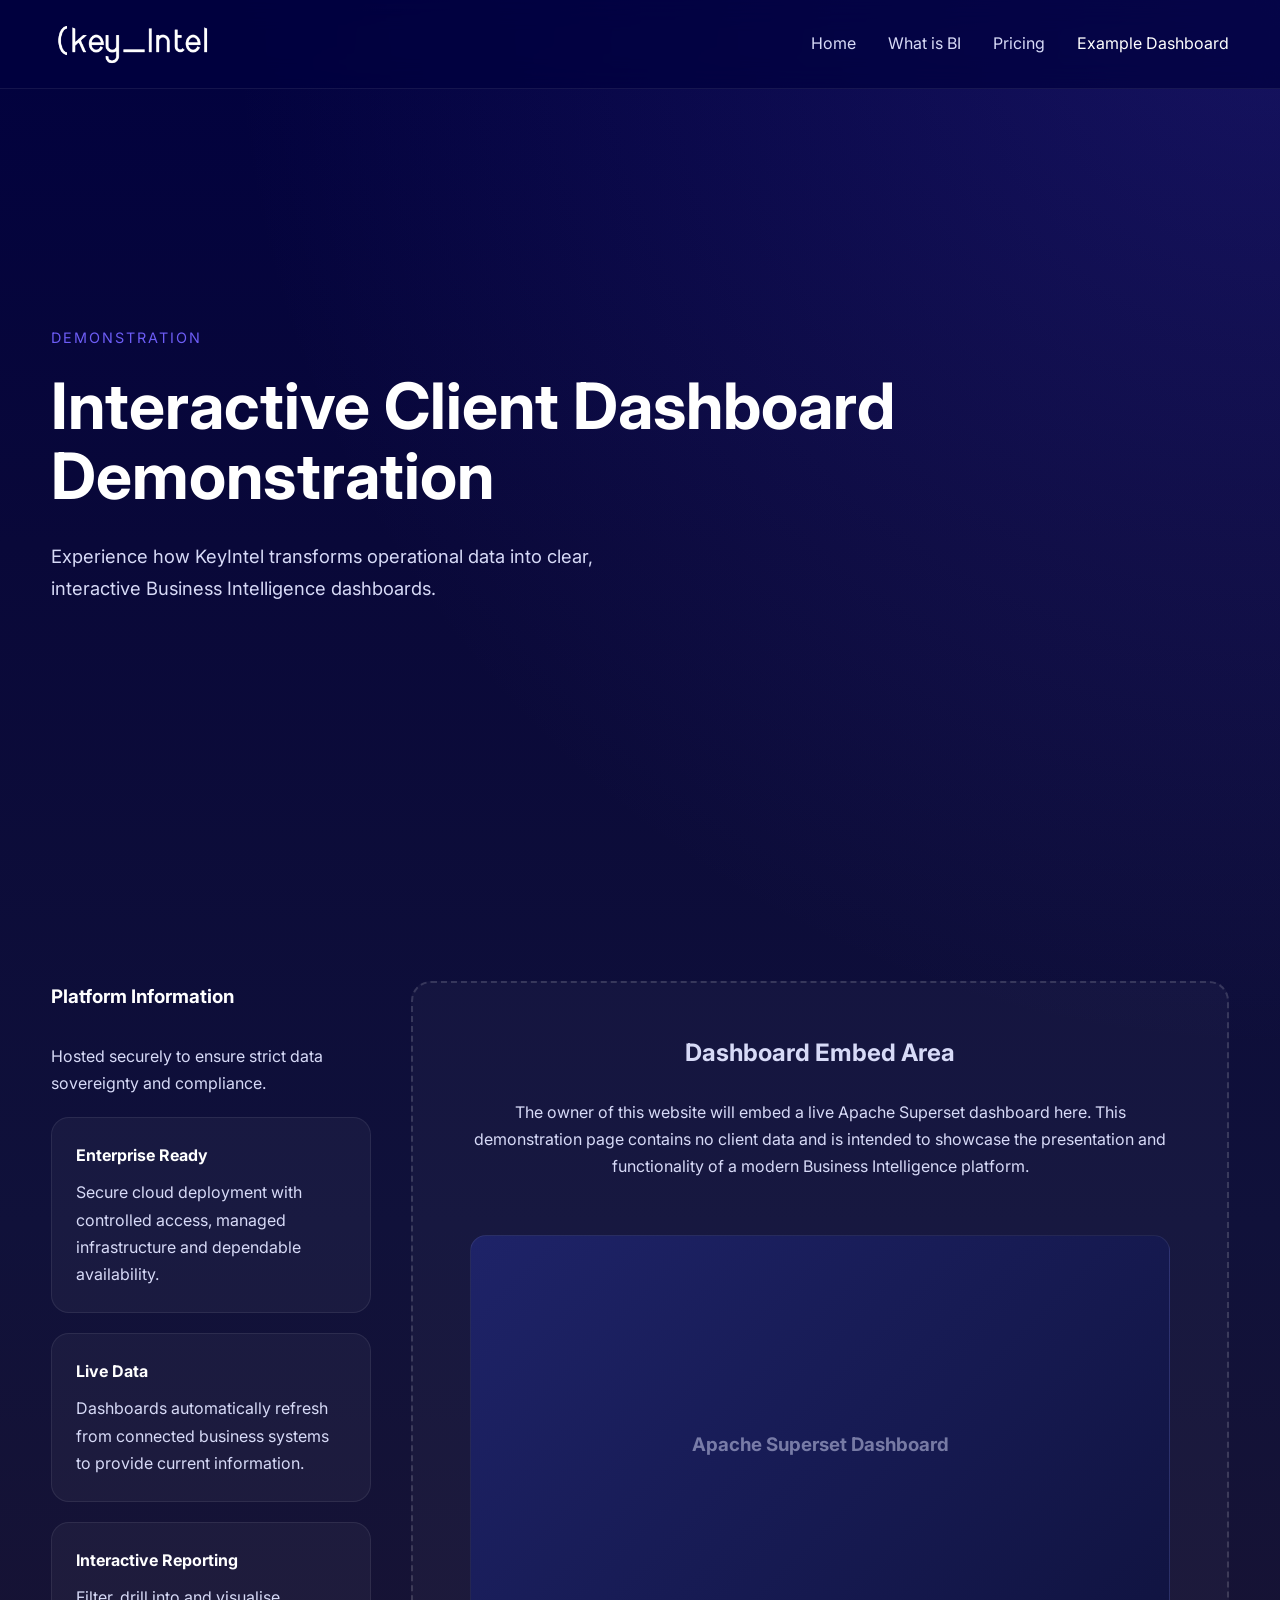
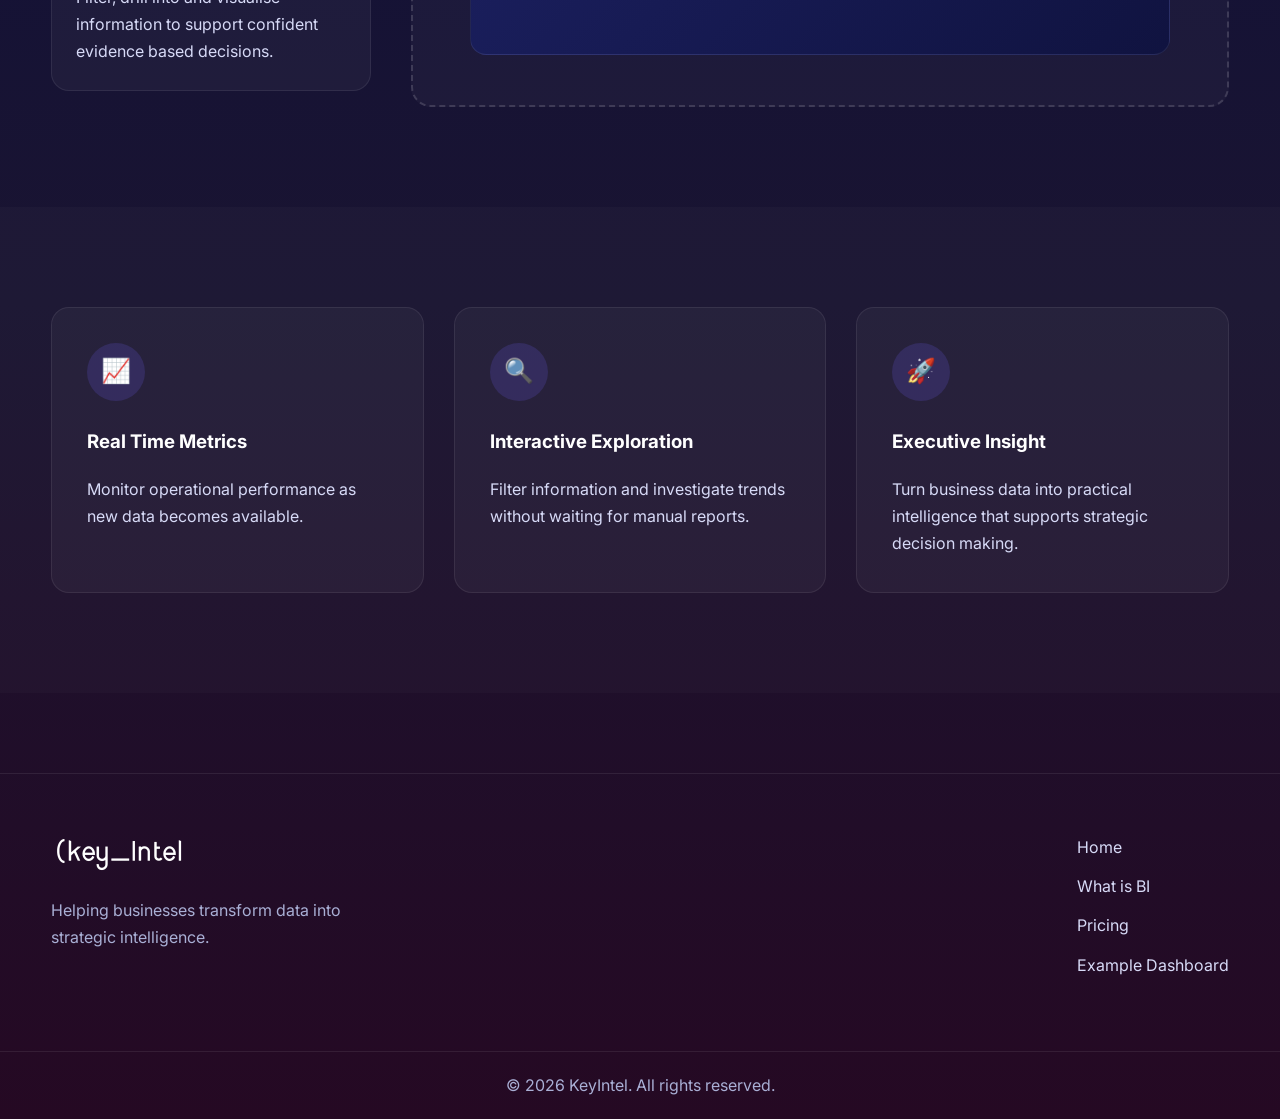
==== dashboard.html @ 3f00c6ec "new site" ====
<!DOCTYPE html>
<html lang="en-GB">

<head>

    <meta charset="UTF-8">

    <meta name="viewport" content="width=device-width, initial-scale=1.0">

    <title>Example Dashboard | KeyIntel</title>

    <meta name="description"
        content="Explore a demonstration of a Business Intelligence dashboard powered by KeyIntel.">

    <link rel="stylesheet" href="css/style.css">

    <link rel="preconnect" href="https://fonts.googleapis.com">

    <link rel="preconnect" href="https://fonts.gstatic.com" crossorigin>

    <link href="https://fonts.googleapis.com/css2?family=Inter:wght@300;400;500;600;700;800&display=swap"
        rel="stylesheet">

</head>

<body>

<header class="header">

    <div class="container nav">

        <a href="index.html" class="logo">
            <img src="assets/logo.png" alt="KeyIntel Logo">
        </a>

        <nav>

            <ul>

                <li><a href="index.html">Home</a></li>

                <li><a href="what-is-bi.html">What is BI</a></li>

                <li><a href="pricing.html">Pricing</a></li>

                <li><a href="dashboard.html" class="active">Example Dashboard</a></li>

            </ul>

        </nav>

    </div>

</header>


<section class="hero">

    <div class="container">

        <p class="eyebrow">
            Demonstration
        </p>

        <h1>
            Interactive Client Dashboard Demonstration
        </h1>

        <p class="hero-text">
            Experience how KeyIntel transforms operational data into clear,
            interactive Business Intelligence dashboards.
        </p>

    </div>

</section>


<section class="section">

<div class="container dashboard-layout">

<!-- Sidebar -->

<aside class="dashboard-sidebar">

<h3>
Platform Information
</h3>

<p>
Hosted securely to ensure strict data sovereignty and compliance.
</p>

<div class="sidebar-card">

<h4>
Enterprise Ready
</h4>

<p>
Secure cloud deployment with controlled access,
managed infrastructure and dependable availability.
</p>

</div>

<div class="sidebar-card">

<h4>
Live Data
</h4>

<p>
Dashboards automatically refresh from connected
business systems to provide current information.
</p>

</div>

<div class="sidebar-card">

<h4>
Interactive Reporting
</h4>

<p>
Filter, drill into and visualise information to
support confident evidence based decisions.
</p>

</div>

</aside>


<!-- Main Content -->

<main>

<div class="dashboard-placeholder">

<div>

<h2 style="margin-bottom:25px;">
Dashboard Embed Area
</h2>

<p style="max-width:700px;margin:auto;">
The owner of this website will embed a live Apache Superset dashboard here.
This demonstration page contains no client data and is intended to showcase
the presentation and functionality of a modern Business Intelligence platform.
</p>

<br><br>

<div style="
height:420px;
border-radius:16px;
background:linear-gradient(135deg,#1E2368,#101340);
display:flex;
align-items:center;
justify-content:center;
border:1px solid rgba(255,255,255,.08);">

<h3 style="opacity:.5;">
Apache Superset Dashboard
</h3>

</div>

</div>

</div>

</main>

</div>

</section>


<section class="section dark-section">

<div class="container">

<div class="cards">

<div class="card">

<div class="icon">📈</div>

<h3>
Real Time Metrics
</h3>

<p>
Monitor operational performance as new data
becomes available.
</p>

</div>

<div class="card">

<div class="icon">🔍</div>

<h3>
Interactive Exploration
</h3>

<p>
Filter information and investigate trends
without waiting for manual reports.
</p>

</div>

<div class="card">

<div class="icon">🚀</div>

<h3>
Executive Insight
</h3>

<p>
Turn business data into practical intelligence
that supports strategic decision making.
</p>

</div>

</div>

</div>

</section>


<footer>

<div class="container footer">

<div>

<img src="assets/logo.png"
alt="KeyIntel Logo"
style="height:40px;margin-bottom:15px;">

<p>
Helping businesses transform data into strategic intelligence.
</p>

</div>

<div>

<a href="index.html">Home</a>

<a href="what-is-bi.html">What is BI</a>

<a href="pricing.html">Pricing</a>

<a href="dashboard.html">Example Dashboard</a>

</div>

</div>

<div class="copyright"></div>

</footer>

<script src="js/script.js"></script>

</body>

</html>
---- css/style.css ----
/* ==========================================================
   KeyIntel
   Global Styles
========================================================== */

:root {

    --primary: #01013F;
    --secondary: #250923;

    --surface: #161A55;
    --surface-light: #20256E;

    --accent: #6D5DF6;
    --accent-hover: #8476FF;

    --text: #FFFFFF;
    --text-light: #D7DAF7;
    --muted: #A9AFD5;

    --border: rgba(255,255,255,.08);

    --radius: 18px;

    --shadow: 0 20px 60px rgba(0,0,0,.35);

    --transition: .3s ease;

    --max-width: 1200px;

}

/* ==========================================================
   Reset
========================================================== */

*{
    margin:0;
    padding:0;
    box-sizing:border-box;
}

html{
    scroll-behavior:smooth;
}

body{

    font-family:'Inter',sans-serif;
    color:var(--text);

    background:
    radial-gradient(circle at top right,
    rgba(109,93,246,.18),
    transparent 35%),

    linear-gradient(
    180deg,
    #01013F 0%,
    #090839 20%,
    #10113A 45%,
    #1A1431 70%,
    #250923 100%);

    line-height:1.7;
}

img{
    max-width:100%;
}

a{
    color:inherit;
    text-decoration:none;
}

ul{
    list-style:none;
}

.container{

    width:min(92%, var(--max-width));
    margin:auto;

}

.section{

    padding:100px 0;

}

.section-title{

    max-width:760px;
    margin:0 auto 60px;

    text-align:center;

}

.section-title h2{

    font-size:2.5rem;
    margin-bottom:20px;

}

.section-title p{

    color:var(--text-light);

}

/* ==========================================================
   Header
========================================================== */

.header{

    position:sticky;
    top:0;
    z-index:100;

    backdrop-filter:blur(14px);

    background:rgba(1,1,63,.72);

    border-bottom:1px solid var(--border);

}

.nav{

    display:flex;
    justify-content:space-between;
    align-items:center;

    padding:20px 0;

}

/* ==========================================================
   Logo
========================================================== */

.logo{
    display:flex;
    align-items:center;
}

.logo img{
    height:48px;
    width:auto;
    display:block;
    transition:transform .3s ease;
}

.logo img:hover{
    transform:scale(1.03);
}

nav ul{

    display:flex;
    gap:32px;

}

nav a{

    color:var(--text-light);
    transition:var(--transition);

}

nav a:hover,
nav a.active{

    color:white;

}

/* ==========================================================
   Hero
========================================================== */

.hero{

    min-height:88vh;

    display:flex;
    align-items:center;

}

.hero-grid{

    display:grid;
    grid-template-columns:1.2fr .8fr;
    gap:70px;
    align-items:center;

}

.eyebrow{

    color:var(--accent);

    text-transform:uppercase;

    letter-spacing:2px;

    font-size:.9rem;

    margin-bottom:20px;

}

.hero h1{

    font-size:4rem;
    line-height:1.1;

    margin-bottom:30px;

}

.hero-text{

    color:var(--text-light);

    font-size:1.15rem;

    margin-bottom:40px;

    max-width:620px;

}

/* ==========================================================
   Button
========================================================== */

.btn{

    display:inline-block;

    background:var(--accent);

    color:white;

    padding:16px 34px;

    border-radius:14px;

    font-weight:600;

    transition:var(--transition);

}

.btn:hover{

    background:var(--accent-hover);

    transform:translateY(-3px);

    box-shadow:0 12px 40px rgba(109,93,246,.35);

}

/* ==========================================================
   Hero Panel
========================================================== */

.hero-panel{

    display:flex;
    flex-direction:column;
    gap:20px;

}

.metric{

    background:rgba(255,255,255,.04);

    border:1px solid var(--border);

    border-radius:var(--radius);

    padding:30px;

    box-shadow:var(--shadow);

}

.metric h3{

    margin-bottom:10px;

}

.metric p{

    color:var(--text-light);

}

/* ==========================================================
   Cards
========================================================== */

.cards{

    display:grid;
    grid-template-columns:repeat(3,1fr);
    gap:30px;

}

.card{

    background:rgba(255,255,255,.04);

    border:1px solid var(--border);

    border-radius:var(--radius);

    padding:35px;

    transition:var(--transition);

}

.card:hover{

    transform:translateY(-8px);

    background:rgba(255,255,255,.06);

}

.icon{

    width:58px;
    height:58px;

    border-radius:50%;

    background:rgba(109,93,246,.18);

    display:flex;
    align-items:center;
    justify-content:center;

    font-size:1.5rem;

    margin-bottom:25px;

}

.card h3{

    margin-bottom:18px;

}

.card p{

    color:var(--text-light);

}

/* ==========================================================
   CTA
========================================================== */

.cta{

    background:rgba(255,255,255,.05);

    border:1px solid var(--border);

    border-radius:26px;

    padding:70px;

    text-align:center;

}

.cta h2{

    font-size:2.3rem;

    margin-bottom:20px;

}

.cta p{

    max-width:700px;

    margin:0 auto 35px;

    color:var(--text-light);

}

/* ==========================================================
   Footer
========================================================== */

footer{

    margin-top:80px;

    border-top:1px solid var(--border);

}

.footer{

    display:flex;
    justify-content:space-between;
    gap:50px;

    padding:60px 0;

}

.footer h3{

    margin-bottom:15px;

}

.footer p{

    color:var(--muted);

    max-width:350px;

}

.footer a{

    display:block;

    color:var(--text-light);

    margin-bottom:12px;

    transition:var(--transition);

}

.footer a:hover{

    color:white;

}

.copyright{

    border-top:1px solid var(--border);

    text-align:center;

    padding:20px;

    color:var(--muted);

}

/* ==========================================================
   Dark Section
========================================================== */

.dark-section{

    background:rgba(255,255,255,.02);

}

/* ==========================================================
   Pricing Cards
========================================================== */

.pricing-grid{

    display:grid;

    grid-template-columns:repeat(2,1fr);

    gap:30px;

}

.price{

    font-size:2rem;

    color:var(--accent);

    font-weight:700;

    margin:20px 0;

}

/* ==========================================================
   Dashboard Placeholder
========================================================== */

.dashboard-placeholder{

    min-height:600px;

    display:flex;
    align-items:center;
    justify-content:center;

    text-align:center;

    border-radius:20px;

    border:2px dashed rgba(255,255,255,.15);

    background:rgba(255,255,255,.03);

    color:var(--text-light);

    padding:50px;

}

/* ==========================================================
   Responsive
========================================================== */

@media (max-width:900px){

.hero-grid{

    grid-template-columns:1fr;

}

.cards{

    grid-template-columns:1fr;

}

.pricing-grid{

    grid-template-columns:1fr;

}

.footer{

    flex-direction:column;

}

nav ul{

    gap:18px;

}

.hero{

    min-height:auto;

    padding:100px 0;

}

.hero h1{

    font-size:2.8rem;

}

.cta{

    padding:45px;

}

.section{

    padding:80px 0;

}

}

@media (max-width:600px){

nav ul{

    flex-wrap:wrap;

    justify-content:center;

}

.nav{

    flex-direction:column;

    gap:20px;

}

.hero h1{

    font-size:2.3rem;

}

.section-title h2{

    font-size:2rem;

}

}

/* ==========================================================
   Featured Pricing Card
========================================================== */

.card.featured{

    position:relative;

    border:2px solid var(--accent);

    transform:scale(1.03);

    box-shadow:0 25px 70px rgba(109,93,246,.25);

}

.card.featured::before{

    content:"Most Popular";

    position:absolute;

    top:-15px;
    right:25px;

    background:var(--accent);

    color:white;

    padding:6px 14px;

    border-radius:999px;

    font-size:.8rem;

    font-weight:600;

}

/* ==========================================================
   Dashboard Layout
========================================================== */

.dashboard-layout{

    display:grid;

    grid-template-columns:320px 1fr;

    gap:40px;

    align-items:start;

}

.dashboard-sidebar{

    display:flex;

    flex-direction:column;

    gap:20px;

}

.dashboard-sidebar h3{

    margin-bottom:10px;

}

.dashboard-sidebar>p{

    color:var(--text-light);

}

.sidebar-card{

    background:rgba(255,255,255,.04);

    border:1px solid var(--border);

    border-radius:18px;

    padding:24px;

}

.sidebar-card h4{

    margin-bottom:10px;

}

.sidebar-card p{

    color:var(--text-light);

}

@media (max-width:900px){

.dashboard-layout{

    grid-template-columns:1fr;

}

}
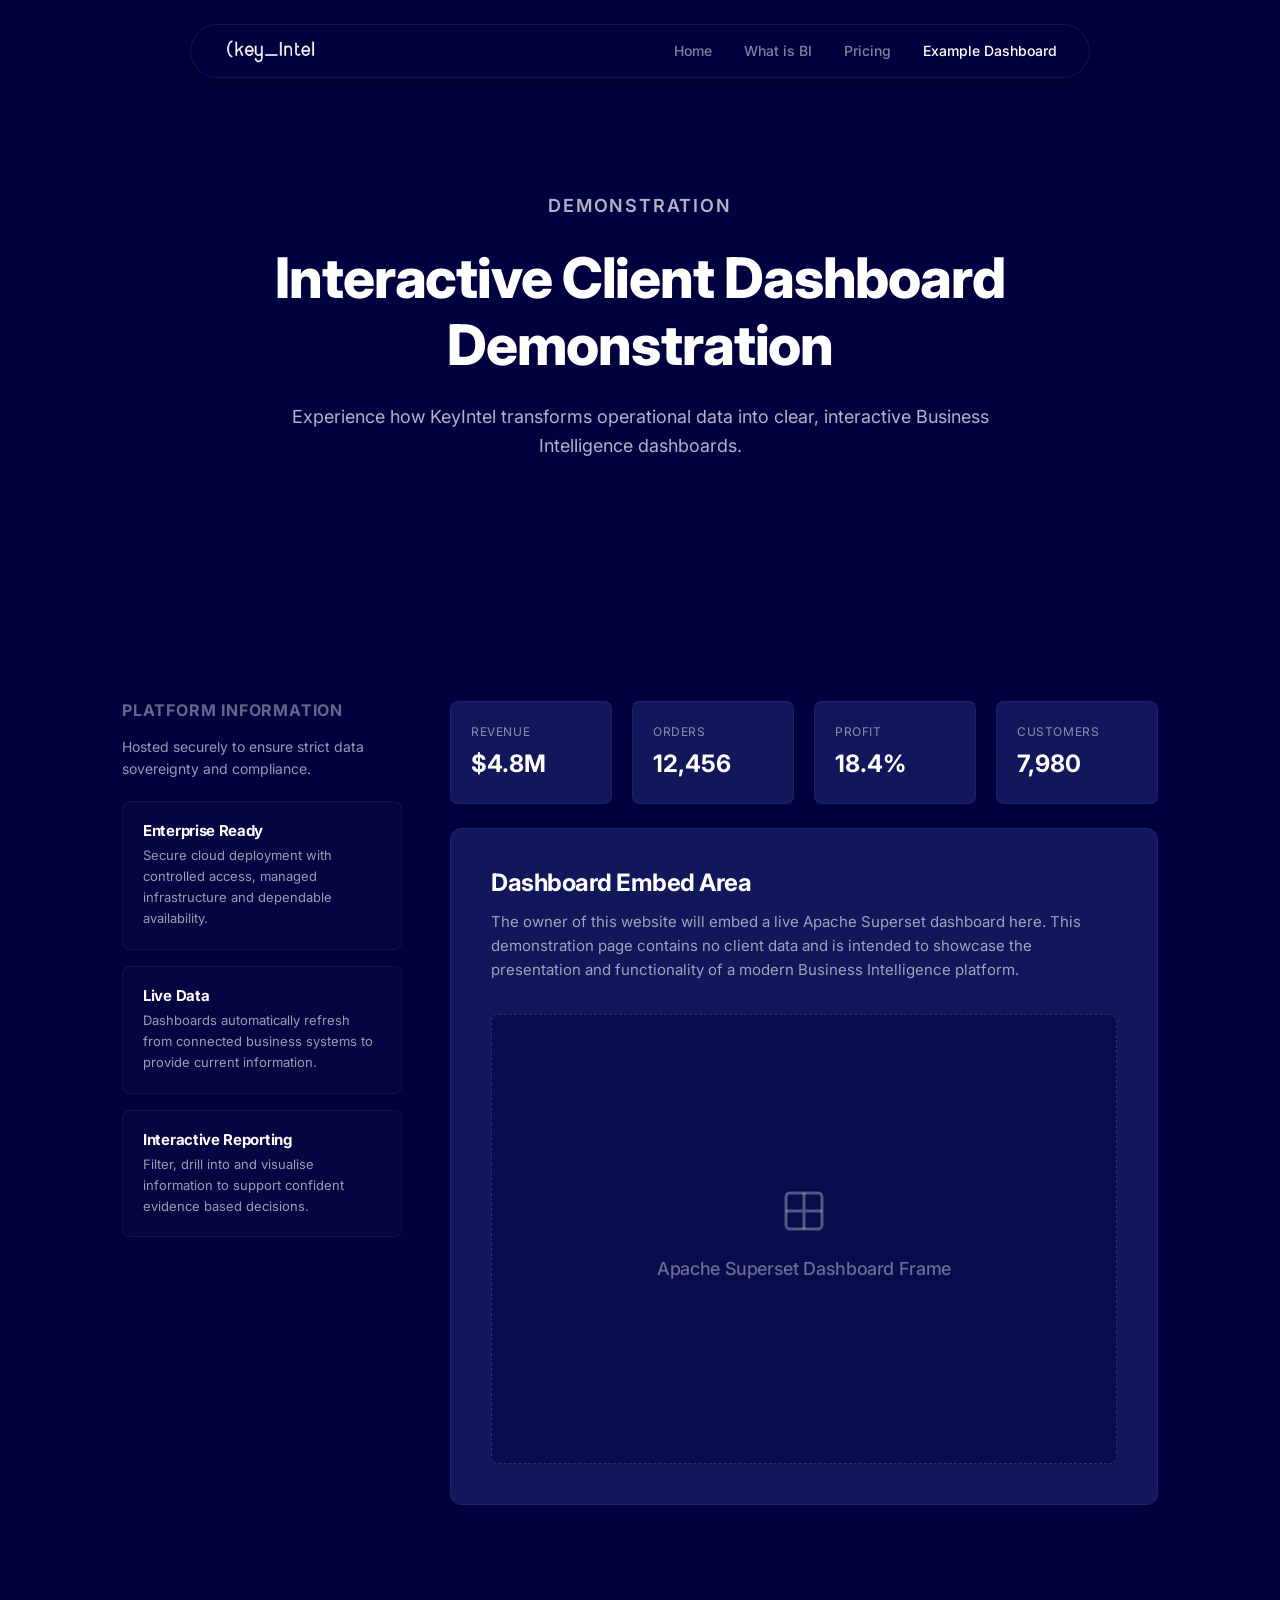
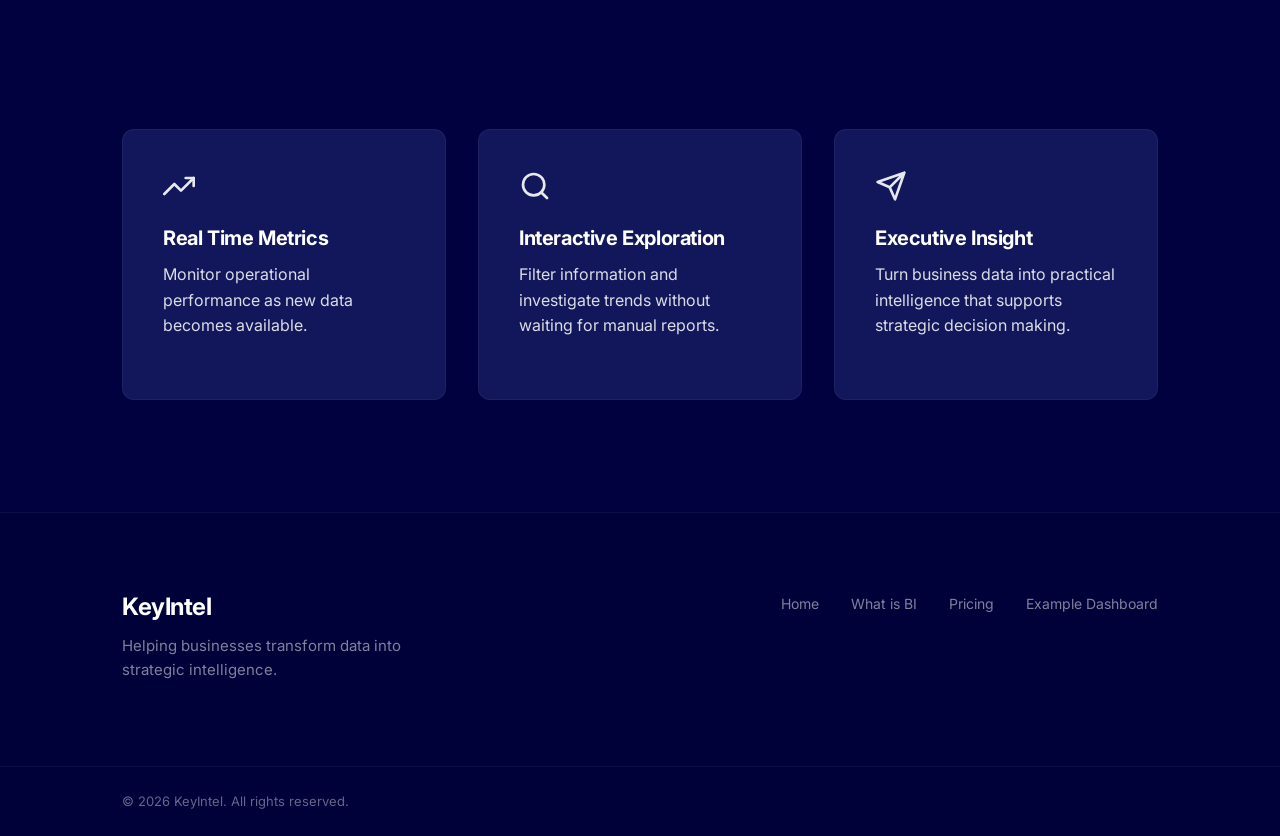
==== commit 7a826e71: "vesion 2" ====
--- a/dashboard.html
+++ b/dashboard.html
@@ -1,279 +1,185 @@
 <!DOCTYPE html>
 <html lang="en-GB">
-
 <head>
-
     <meta charset="UTF-8">
-
     <meta name="viewport" content="width=device-width, initial-scale=1.0">
-
     <title>Example Dashboard | KeyIntel</title>
-
-    <meta name="description"
-        content="Explore a demonstration of a Business Intelligence dashboard powered by KeyIntel.">
-
+    <meta name="description" content="Explore a demonstration of a Business Intelligence dashboard powered by KeyIntel.">
     <link rel="stylesheet" href="css/style.css">
-
     <link rel="preconnect" href="https://fonts.googleapis.com">
-
     <link rel="preconnect" href="https://fonts.gstatic.com" crossorigin>
-
-    <link href="https://fonts.googleapis.com/css2?family=Inter:wght@300;400;500;600;700;800&display=swap"
-        rel="stylesheet">
-
+    <link href="https://fonts.googleapis.com/css2?family=Inter:wght@300;400;500;600;700;800&display=swap" rel="stylesheet">
 </head>
-
 <body>
 
-<header class="header">
+    <!-- Navigation -->
+    <header class="header">
+        <div class="container nav-container">
+            <a href="index.html" class="logo">
+                <img src="assets/logo.png" alt="KeyIntel Logo">
+            </a>
+            <nav>
+                <ul>
+                    <li><a href="index.html">Home</a></li>
+                    <li><a href="what-is-bi.html">What is BI</a></li>
+                    <li><a href="pricing.html">Pricing</a></li>
+                    <li><a href="dashboard.html" class="active">Example Dashboard</a></li>
+                </ul>
+            </nav>
+        </div>
+    </header>
 
-    <div class="container nav">
+    <!-- Hero Section -->
+    <section class="hero-minimal">
+        <div class="container">
+            <div class="section-title">
+                <p class="eyebrow">Demonstration</p>
+                <h1>Interactive Client Dashboard Demonstration</h1>
+                <p class="hero-text text-center">
+                    Experience how KeyIntel transforms operational data into clear, interactive Business Intelligence dashboards.
+                </p>
+            </div>
+        </div>
+    </section>
 
-        <a href="index.html" class="logo">
-            <img src="assets/logo.png" alt="KeyIntel Logo">
-        </a>
+    <!-- Dashboard Interface Section -->
+    <section class="section">
+        <div class="container dashboard-layout">
+            
+            <!-- Sidebar -->
+            <aside class="dashboard-sidebar">
+                <h3>Platform Information</h3>
+                <p>Hosted securely to ensure strict data sovereignty and compliance.</p>
+                
+                <div class="sidebar-card">
+                    <h4>Enterprise Ready</h4>
+                    <p>Secure cloud deployment with controlled access, managed infrastructure and dependable availability.</p>
+                </div>
+                
+                <div class="sidebar-card">
+                    <h4>Live Data</h4>
+                    <p>Dashboards automatically refresh from connected business systems to provide current information.</p>
+                </div>
+                
+                <div class="sidebar-card">
+                    <h4>Interactive Reporting</h4>
+                    <p>Filter, drill into and visualise information to support confident evidence based decisions.</p>
+                </div>
+            </aside>
 
-        <nav>
+            <!-- Main Content Area -->
+            <main class="dashboard-main">
+                
+                <!-- Premium V2 Mock Metrics Bar -->
+                <div class="dashboard-metrics-strip">
+                    <div class="metric-item">
+                        <span class="metric-label">Revenue</span>
+                        <span class="metric-value">$4.8M</span>
+                    </div>
+                    <div class="metric-item">
+                        <span class="metric-label">Orders</span>
+                        <span class="metric-value">12,456</span>
+                    </div>
+                    <div class="metric-item">
+                        <span class="metric-label">Profit</span>
+                        <span class="metric-value">18.4%</span>
+                    </div>
+                    <div class="metric-item">
+                        <span class="metric-label">Customers</span>
+                        <span class="metric-value">7,980</span>
+                    </div>
+                </div>
 
-            <ul>
+                <!-- Main Embed Container Box -->
+                <div class="dashboard-placeholder">
+                    <div class="placeholder-content">
+                        <h2>Dashboard Embed Area</h2>
+                        <p>
+                            The owner of this website will embed a live Apache Superset dashboard here. This demonstration page contains no client data and is intended to showcase the presentation and functionality of a modern Business Intelligence platform.
+                        </p>
+                        
+                        <!-- High End Application Canvas Placeholder -->
+                        <div class="superset-canvas-mock">
+                            <div class="mock-center-message">
+                                <svg viewBox="0 0 24 24" fill="none" stroke="currentColor" stroke-width="1.5" class="mock-icon">
+                                    <rect x="3" y="3" width="18" height="18" rx="2" />
+                                    <path d="M21 12H3M12 3v18" />
+                                </svg>
+                                <h3>Apache Superset Dashboard Frame</h3>
+                            </div>
+                        </div>
+                    </div>
+                </div>
+            </main>
 
-                <li><a href="index.html">Home</a></li>
+        </div>
+    </section>
 
-                <li><a href="what-is-bi.html">What is BI</a></li>
+    <!-- Features Section -->
+    <section class="section">
+        <div class="container">
+            <div class="cards-grid">
+                
+                <article class="card">
+                    <div class="card-icon">
+                        <!-- Modern Real-Time / Trend Icon -->
+                        <svg viewBox="0 0 24 24" fill="none" stroke="currentColor" stroke-width="2" stroke-linecap="round" stroke-linejoin="round">
+                            <polyline points="23 6 13.5 15.5 8.5 10.5 1 18" />
+                            <polyline points="17 6 23 6 23 12" />
+                        </svg>
+                    </div>
+                    <h3>Real Time Metrics</h3>
+                    <p>Monitor operational performance as new data becomes available.</p>
+                </article>
+                
+                <article class="card">
+                    <div class="card-icon">
+                        <!-- Modern Exploration / Search Icon -->
+                        <svg viewBox="0 0 24 24" fill="none" stroke="currentColor" stroke-width="2" stroke-linecap="round" stroke-linejoin="round">
+                            <circle cx="11" cy="11" r="8" />
+                            <line x1="21" y1="21" x2="16.65" y2="16.65" />
+                        </svg>
+                    </div>
+                    <h3>Interactive Exploration</h3>
+                    <p>Filter information and investigate trends without waiting for manual reports.</p>
+                </article>
+                
+                <article class="card">
+                    <div class="card-icon">
+                        <!-- Modern Executive Insight / Rocket Icon -->
+                        <svg viewBox="0 0 24 24" fill="none" stroke="currentColor" stroke-width="2" stroke-linecap="round" stroke-linejoin="round">
+                            <path d="M22 2L11 13M22 2l-7 20-4-9-9-4 20-7z" />
+                        </svg>
+                    </div>
+                    <h3>Executive Insight</h3>
+                    <p>Turn business data into practical intelligence that supports strategic decision making.</p>
+                </article>
 
-                <li><a href="pricing.html">Pricing</a></li>
+            </div>
+        </div>
+    </section>
 
-                <li><a href="dashboard.html" class="active">Example Dashboard</a></li>
+    <!-- Footer -->
+    <footer class="footer">
+        <div class="container footer-grid">
+            <div class="footer-brand">
+                <h3>KeyIntel</h3>
+                <p>Helping businesses transform data into strategic intelligence.</p>
+            </div>
+            <div class="footer-links">
+                <a href="index.html">Home</a>
+                <a href="what-is-bi.html">What is BI</a>
+                <a href="pricing.html">Pricing</a>
+                <a href="dashboard.html">Example Dashboard</a>
+            </div>
+        </div>
+        <div class="copyright">
+            <div class="container">
+                &copy; 2026 KeyIntel. All rights reserved.
+            </div>
+        </div>
+    </footer>
 
-            </ul>
-
-        </nav>
-
-    </div>
-
-</header>
-
-
-<section class="hero">
-
-    <div class="container">
-
-        <p class="eyebrow">
-            Demonstration
-        </p>
-
-        <h1>
-            Interactive Client Dashboard Demonstration
-        </h1>
-
-        <p class="hero-text">
-            Experience how KeyIntel transforms operational data into clear,
-            interactive Business Intelligence dashboards.
-        </p>
-
-    </div>
-
-</section>
-
-
-<section class="section">
-
-<div class="container dashboard-layout">
-
-<!-- Sidebar -->
-
-<aside class="dashboard-sidebar">
-
-<h3>
-Platform Information
-</h3>
-
-<p>
-Hosted securely to ensure strict data sovereignty and compliance.
-</p>
-
-<div class="sidebar-card">
-
-<h4>
-Enterprise Ready
-</h4>
-
-<p>
-Secure cloud deployment with controlled access,
-managed infrastructure and dependable availability.
-</p>
-
-</div>
-
-<div class="sidebar-card">
-
-<h4>
-Live Data
-</h4>
-
-<p>
-Dashboards automatically refresh from connected
-business systems to provide current information.
-</p>
-
-</div>
-
-<div class="sidebar-card">
-
-<h4>
-Interactive Reporting
-</h4>
-
-<p>
-Filter, drill into and visualise information to
-support confident evidence based decisions.
-</p>
-
-</div>
-
-</aside>
-
-
-<!-- Main Content -->
-
-<main>
-
-<div class="dashboard-placeholder">
-
-<div>
-
-<h2 style="margin-bottom:25px;">
-Dashboard Embed Area
-</h2>
-
-<p style="max-width:700px;margin:auto;">
-The owner of this website will embed a live Apache Superset dashboard here.
-This demonstration page contains no client data and is intended to showcase
-the presentation and functionality of a modern Business Intelligence platform.
-</p>
-
-<br><br>
-
-<div style="
-height:420px;
-border-radius:16px;
-background:linear-gradient(135deg,#1E2368,#101340);
-display:flex;
-align-items:center;
-justify-content:center;
-border:1px solid rgba(255,255,255,.08);">
-
-<h3 style="opacity:.5;">
-Apache Superset Dashboard
-</h3>
-
-</div>
-
-</div>
-
-</div>
-
-</main>
-
-</div>
-
-</section>
-
-
-<section class="section dark-section">
-
-<div class="container">
-
-<div class="cards">
-
-<div class="card">
-
-<div class="icon">📈</div>
-
-<h3>
-Real Time Metrics
-</h3>
-
-<p>
-Monitor operational performance as new data
-becomes available.
-</p>
-
-</div>
-
-<div class="card">
-
-<div class="icon">🔍</div>
-
-<h3>
-Interactive Exploration
-</h3>
-
-<p>
-Filter information and investigate trends
-without waiting for manual reports.
-</p>
-
-</div>
-
-<div class="card">
-
-<div class="icon">🚀</div>
-
-<h3>
-Executive Insight
-</h3>
-
-<p>
-Turn business data into practical intelligence
-that supports strategic decision making.
-</p>
-
-</div>
-
-</div>
-
-</div>
-
-</section>
-
-
-<footer>
-
-<div class="container footer">
-
-<div>
-
-<img src="assets/logo.png"
-alt="KeyIntel Logo"
-style="height:40px;margin-bottom:15px;">
-
-<p>
-Helping businesses transform data into strategic intelligence.
-</p>
-
-</div>
-
-<div>
-
-<a href="index.html">Home</a>
-
-<a href="what-is-bi.html">What is BI</a>
-
-<a href="pricing.html">Pricing</a>
-
-<a href="dashboard.html">Example Dashboard</a>
-
-</div>
-
-</div>
-
-<div class="copyright"></div>
-
-</footer>
-
-<script src="js/script.js"></script>
-
+    <script src="js/script.js"></script>
 </body>
-
 </html>
--- a/css/style.css
+++ b/css/style.css
@@ -1,746 +1,608 @@
-/* ==========================================================
-   KeyIntel
-   Global Styles
-========================================================== */
+/* ==========================================================================
+   KeyIntel V2 - Global Production Stylesheet
+   Pure CSS - Framework Free, Premium Technology Aesthetic
+   ========================================================================== */
 
 :root {
-
-    --primary: #01013F;
-    --secondary: #250923;
-
-    --surface: #161A55;
-    --surface-light: #20256E;
-
-    --accent: #6D5DF6;
-    --accent-hover: #8476FF;
-
-    --text: #FFFFFF;
-    --text-light: #D7DAF7;
-    --muted: #A9AFD5;
-
-    --border: rgba(255,255,255,.08);
-
-    --radius: 18px;
-
-    --shadow: 0 20px 60px rgba(0,0,0,.35);
-
-    --transition: .3s ease;
-
-    --max-width: 1200px;
-
-}
-
-/* ==========================================================
-   Reset
-========================================================== */
-
-*{
-    margin:0;
-    padding:0;
-    box-sizing:border-box;
-}
-
-html{
-    scroll-behavior:smooth;
-}
-
-body{
-
-    font-family:'Inter',sans-serif;
-    color:var(--text);
-
-    background:
-    radial-gradient(circle at top right,
-    rgba(109,93,246,.18),
-    transparent 35%),
-
-    linear-gradient(
-    180deg,
-    #01013F 0%,
-    #090839 20%,
-    #10113A 45%,
-    #1A1431 70%,
-    #250923 100%);
-
-    line-height:1.7;
-}
-
-img{
-    max-width:100%;
-}
-
-a{
-    color:inherit;
-    text-decoration:none;
-}
-
-ul{
-    list-style:none;
-}
-
-.container{
-
-    width:min(92%, var(--max-width));
-    margin:auto;
-
-}
-
-.section{
-
-    padding:100px 0;
-
-}
-
-.section-title{
-
-    max-width:760px;
-    margin:0 auto 60px;
-
-    text-align:center;
-
-}
-
-.section-title h2{
-
-    font-size:2.5rem;
-    margin-bottom:20px;
-
-}
-
-.section-title p{
-
-    color:var(--text-light);
-
-}
-
-/* ==========================================================
-   Header
-========================================================== */
-
-.header{
-
-    position:sticky;
-    top:0;
-    z-index:100;
-
-    backdrop-filter:blur(14px);
-
-    background:rgba(1,1,63,.72);
-
-    border-bottom:1px solid var(--border);
-
-}
-
-.nav{
-
-    display:flex;
-    justify-content:space-between;
-    align-items:center;
-
-    padding:20px 0;
-
-}
-
-/* ==========================================================
-   Logo
-========================================================== */
-
-.logo{
-    display:flex;
-    align-items:center;
-}
-
-.logo img{
-    height:48px;
-    width:auto;
-    display:block;
-    transition:transform .3s ease;
-}
-
-.logo img:hover{
-    transform:scale(1.03);
-}
-
-nav ul{
-
-    display:flex;
-    gap:32px;
-
-}
-
-nav a{
-
-    color:var(--text-light);
-    transition:var(--transition);
-
-}
-
-nav a:hover,
-nav a.active{
-
-    color:white;
-
-}
-
-/* ==========================================================
-   Hero
-========================================================== */
-
-.hero{
-
-    min-height:88vh;
-
-    display:flex;
-    align-items:center;
-
-}
-
-.hero-grid{
-
-    display:grid;
-    grid-template-columns:1.2fr .8fr;
-    gap:70px;
-    align-items:center;
-
-}
-
-.eyebrow{
-
-    color:var(--accent);
-
-    text-transform:uppercase;
-
-    letter-spacing:2px;
-
-    font-size:.9rem;
-
-    margin-bottom:20px;
-
-}
-
-.hero h1{
-
-    font-size:4rem;
-    line-height:1.1;
-
-    margin-bottom:30px;
-
-}
-
-.hero-text{
-
-    color:var(--text-light);
-
-    font-size:1.15rem;
-
-    margin-bottom:40px;
-
-    max-width:620px;
-
-}
-
-/* ==========================================================
-   Button
-========================================================== */
-
-.btn{
-
-    display:inline-block;
-
-    background:var(--accent);
-
-    color:white;
-
-    padding:16px 34px;
-
-    border-radius:14px;
-
-    font-weight:600;
-
-    transition:var(--transition);
-
-}
-
-.btn:hover{
-
-    background:var(--accent-hover);
-
-    transform:translateY(-3px);
-
-    box-shadow:0 12px 40px rgba(109,93,246,.35);
-
-}
-
-/* ==========================================================
-   Hero Panel
-========================================================== */
-
-.hero-panel{
-
-    display:flex;
-    flex-direction:column;
-    gap:20px;
-
-}
-
-.metric{
-
-    background:rgba(255,255,255,.04);
-
-    border:1px solid var(--border);
-
-    border-radius:var(--radius);
-
-    padding:30px;
-
-    box-shadow:var(--shadow);
-
-}
-
-.metric h3{
-
-    margin-bottom:10px;
-
-}
-
-.metric p{
-
-    color:var(--text-light);
-
-}
-
-/* ==========================================================
-   Cards
-========================================================== */
-
-.cards{
-
-    display:grid;
-    grid-template-columns:repeat(3,1fr);
-    gap:30px;
-
-}
-
-.card{
-
-    background:rgba(255,255,255,.04);
-
-    border:1px solid var(--border);
-
-    border-radius:var(--radius);
-
-    padding:35px;
-
-    transition:var(--transition);
-
-}
-
-.card:hover{
-
-    transform:translateY(-8px);
-
-    background:rgba(255,255,255,.06);
-
-}
-
-.icon{
-
-    width:58px;
-    height:58px;
-
-    border-radius:50%;
-
-    background:rgba(109,93,246,.18);
-
-    display:flex;
-    align-items:center;
-    justify-content:center;
-
-    font-size:1.5rem;
-
-    margin-bottom:25px;
-
-}
-
-.card h3{
-
-    margin-bottom:18px;
-
-}
-
-.card p{
-
-    color:var(--text-light);
-
-}
-
-/* ==========================================================
-   CTA
-========================================================== */
-
-.cta{
-
-    background:rgba(255,255,255,.05);
-
-    border:1px solid var(--border);
-
-    border-radius:26px;
-
-    padding:70px;
-
-    text-align:center;
-
-}
-
-.cta h2{
-
-    font-size:2.3rem;
-
-    margin-bottom:20px;
-
-}
-
-.cta p{
-
-    max-width:700px;
-
-    margin:0 auto 35px;
-
-    color:var(--text-light);
-
-}
-
-/* ==========================================================
-   Footer
-========================================================== */
-
-footer{
-
-    margin-top:80px;
-
-    border-top:1px solid var(--border);
-
-}
-
-.footer{
-
-    display:flex;
-    justify-content:space-between;
-    gap:50px;
-
-    padding:60px 0;
-
-}
-
-.footer h3{
-
-    margin-bottom:15px;
-
-}
-
-.footer p{
-
-    color:var(--muted);
-
-    max-width:350px;
-
-}
-
-.footer a{
-
-    display:block;
-
-    color:var(--text-light);
-
-    margin-bottom:12px;
-
-    transition:var(--transition);
-
-}
-
-.footer a:hover{
-
-    color:white;
-
-}
-
-.copyright{
-
-    border-top:1px solid var(--border);
-
-    text-align:center;
-
-    padding:20px;
-
-    color:var(--muted);
-
-}
-
-/* ==========================================================
-   Dark Section
-========================================================== */
-
-.dark-section{
-
-    background:rgba(255,255,255,.02);
-
-}
-
-/* ==========================================================
-   Pricing Cards
-========================================================== */
-
-.pricing-grid{
-
-    display:grid;
-
-    grid-template-columns:repeat(2,1fr);
-
-    gap:30px;
-
-}
-
-.price{
-
-    font-size:2rem;
-
-    color:var(--accent);
-
-    font-weight:700;
-
-    margin:20px 0;
-
-}
-
-/* ==========================================================
-   Dashboard Placeholder
-========================================================== */
-
-.dashboard-placeholder{
-
-    min-height:600px;
-
-    display:flex;
-    align-items:center;
-    justify-content:center;
-
-    text-align:center;
-
-    border-radius:20px;
-
-    border:2px dashed rgba(255,255,255,.15);
-
-    background:rgba(255,255,255,.03);
-
-    color:var(--text-light);
-
-    padding:50px;
-
-}
-
-/* ==========================================================
-   Responsive
-========================================================== */
-
-@media (max-width:900px){
-
-.hero-grid{
-
-    grid-template-columns:1fr;
-
-}
-
-.cards{
-
-    grid-template-columns:1fr;
-
-}
-
-.pricing-grid{
-
-    grid-template-columns:1fr;
-
-}
-
-.footer{
-
-    flex-direction:column;
-
-}
-
-nav ul{
-
-    gap:18px;
-
-}
-
-.hero{
-
-    min-height:auto;
-
-    padding:100px 0;
-
-}
-
-.hero h1{
-
-    font-size:2.8rem;
-
-}
-
-.cta{
-
-    padding:45px;
-
-}
-
-.section{
-
-    padding:80px 0;
-
-}
-
-}
-
-@media (max-width:600px){
-
-nav ul{
-
-    flex-wrap:wrap;
-
-    justify-content:center;
-
-}
-
-.nav{
-
-    flex-direction:column;
-
-    gap:20px;
-
-}
-
-.hero h1{
-
-    font-size:2.3rem;
-
-}
-
-.section-title h2{
-
-    font-size:2rem;
-
-}
-
-}
-
-/* ==========================================================
-   Featured Pricing Card
-========================================================== */
-
-.card.featured{
-
-    position:relative;
-
-    border:2px solid var(--accent);
-
-    transform:scale(1.03);
-
-    box-shadow:0 25px 70px rgba(109,93,246,.25);
-
-}
-
-.card.featured::before{
-
-    content:"Most Popular";
-
-    position:absolute;
-
-    top:-15px;
-    right:25px;
-
-    background:var(--accent);
-
-    color:white;
-
-    padding:6px 14px;
-
-    border-radius:999px;
-
-    font-size:.8rem;
-
-    font-weight:600;
-
-}
-
-/* ==========================================================
-   Dashboard Layout
-========================================================== */
-
-.dashboard-layout{
-
-    display:grid;
-
-    grid-template-columns:320px 1fr;
-
-    gap:40px;
-
-    align-items:start;
-
-}
-
-.dashboard-sidebar{
-
-    display:flex;
-
-    flex-direction:column;
-
-    gap:20px;
-
-}
-
-.dashboard-sidebar h3{
-
-    margin-bottom:10px;
-
-}
-
-.dashboard-sidebar>p{
-
-    color:var(--text-light);
-
-}
-
-.sidebar-card{
-
-    background:rgba(255,255,255,.04);
-
-    border:1px solid var(--border);
-
-    border-radius:18px;
-
-    padding:24px;
-
-}
-
-.sidebar-card h4{
-
-    margin-bottom:10px;
-
-}
-
-.sidebar-card p{
-
-    color:var(--text-light);
-
-}
-
-@media (max-width:900px){
-
-.dashboard-layout{
-
-    grid-template-columns:1fr;
-
-}
-
+    --primary: #01013f;
+    --surface: #11175a;
+    --border: rgba(255, 255, 255, 0.08);
+    --border-light: rgba(255, 255, 255, 0.05);
+    --text: #ffffff;
+    --text-muted: rgba(255, 255, 255, 0.7);
+    --text-dim: rgba(255, 255, 255, 0.5);
+    --radius-card: 12px;
+    --radius-pill: 99px;
+    --max-width: 1100px;
+    --transition-smooth: all 0.3s cubic-bezier(0.16, 1, 0.3, 1);
+}
+
+/* Base Reset & Core Typography */
+* {
+    box-sizing: border-box;
+    margin: 0;
+    padding: 0;
+}
+
+html {
+    scroll-behavior: smooth;
+}
+
+body {
+    font-family: 'Inter', -apple-system, BlinkMacSystemFont, "Segoe UI", Roboto, sans-serif;
+    background-color: var(--primary);
+    color: rgba(255, 255, 255, 0.85);
+    line-height: 1.6;
+    -webkit-font-smoothing: antialiased;
+    -moz-osx-font-smoothing: grayscale;
+    overflow-x: hidden;
+}
+
+h1, h2, h3, h4 {
+    color: var(--text);
+    font-weight: 700;
+    letter-spacing: -0.02em;
+    line-height: 1.2;
+}
+
+h1 {
+    font-size: 3.5rem;
+    font-weight: 800;
+    margin-bottom: 1.5rem;
+}
+
+h2 {
+    font-size: 2.25rem;
+    margin-bottom: 1.25rem;
+}
+
+h3 {
+    font-size: 1.25rem;
+    margin-bottom: 0.75rem;
+}
+
+p {
+    margin-bottom: 1.25rem;
+}
+
+/* Structural Layout Components */
+.container {
+    max-width: var(--max-width);
+    margin: 0 auto;
+    padding: 0 2rem;
+}
+
+.container-narrow {
+    max-width: 760px;
+}
+
+.section {
+    padding: 7rem 0;
+}
+
+.text-center {
+    text-align: center;
+}
+
+/* ==========================================================================
+   Header & Navigation (Floating Glass Layout)
+   ========================================================================== */
+.header {
+    position: fixed;
+    top: 1.5rem;
+    left: 0;
+    right: 0;
+    z-index: 1000;
+    pointer-events: none;
+    transition: transform 0.3s ease;
+}
+
+.nav-container {
+    background: rgba(1, 1, 63, 0.6);
+    backdrop-filter: blur(12px);
+    -webkit-backdrop-filter: blur(12px);
+    border: 1px solid var(--border);
+    border-radius: var(--radius-pill);
+    padding: 0.75rem 2rem;
+    display: flex;
+    align-items: center;
+    justify-content: space-between;
+    pointer-events: auto;
+    max-width: 900px;
+    box-shadow: 0 10px 30px rgba(0, 0, 0, 0.3);
+    transition: background 0.3s ease, box-shadow 0.3s ease;
+}
+
+.logo img {
+    height: 28px;
+    display: block;
+}
+
+nav ul {
+    display: flex;
+    list-style: none;
+    gap: 2rem;
+}
+
+nav a {
+    color: var(--text-dim);
+    text-decoration: none;
+    font-size: 0.875rem;
+    font-weight: 500;
+    transition: color 0.2s ease;
+}
+
+nav a:hover, nav a.active {
+    color: var(--text);
+}
+
+/* ==========================================================================
+   Hero Layout Adaptations
+   ========================================================================== */
+.hero {
+    position: relative;
+    padding: 11rem 0 8rem 0;
+    display: flex;
+    align-items: center;
+    min-height: 90vh;
+}
+
+.hero-minimal {
+    position: relative;
+    padding: 12rem 0 4rem 0;
+    text-align: center;
+}
+
+.hero-glow {
+    position: absolute;
+    top: 25%;
+    right: 10%;
+    width: 500px;
+    height: 500px;
+    background: radial-gradient(circle, rgba(17, 23, 90, 0.8) 0%, rgba(1, 1, 63, 0) 70%);
+    z-index: 1;
+    pointer-events: none;
+}
+
+.hero-grid {
+    position: relative;
+    z-index: 2;
+    display: grid;
+    grid-template-columns: 1.1fr 0.9fr;
+    gap: 4rem;
+    align-items: center;
+}
+
+.eyebrow {
+    font-size: 0.875rem;
+    font-weight: 600;
+    text-transform: uppercase;
+    letter-spacing: 0.1em;
+    color: var(--text-dim);
+    margin-bottom: 1rem;
+}
+
+.hero-text {
+    font-size: 1.125rem;
+    color: var(--text-muted);
+    margin-bottom: 2.5rem;
+    max-width: 520px;
+}
+
+.hero-minimal .hero-text {
+    margin: 0 auto;
+}
+
+/* SVG Inline Intelligence Canvas */
+.hero-graphic {
+    display: flex;
+    justify-content: center;
+    align-items: center;
+}
+
+.network-svg {
+    width: 100%;
+    max-width: 380px;
+    opacity: 0.85;
+}
+
+.node {
+    animation: drift 6s ease-in-out infinite alternate;
+}
+.node:nth-child(even) {
+    animation-duration: 8s;
+}
+
+@keyframes drift {
+    0% { transform: translate(0, 0); }
+    100% { transform: translate(4px, -4px); }
+}
+
+/* Minimalist Button Matrix */
+.btn {
+    display: inline-block;
+    font-size: 0.875rem;
+    font-weight: 500;
+    text-decoration: none;
+    padding: 0.75rem 1.5rem;
+    border-radius: 6px;
+    transition: all 0.2s ease;
+}
+
+.btn-primary {
+    background-color: var(--text);
+    color: var(--primary);
+    border: 1px solid var(--text);
+}
+
+.btn-primary:hover {
+    background-color: rgba(255, 255, 255, 0.9);
+    box-shadow: 0 0 20px rgba(255, 255, 255, 0.2);
+    transform: translateY(-1px);
+}
+
+/* ==========================================================================
+   Content Grid & Modular Cards
+   ========================================================================== */
+.section-title {
+    text-align: center;
+    margin-bottom: 4rem;
+}
+
+.section-title h2 {
+    font-size: 2.5rem;
+}
+
+.section-title p {
+    font-size: 1.125rem;
+    color: var(--text-muted);
+    max-width: 700px;
+    margin: 0 auto 1.5rem auto;
+}
+
+.cards-grid {
+    display: grid;
+    grid-template-columns: repeat(3, 1fr);
+    gap: 2rem;
+}
+
+.benefits-grid {
+    grid-template-columns: repeat(2, 1fr);
+}
+
+.card {
+    background-color: var(--surface);
+    border: 1px solid var(--border-light);
+    border-radius: var(--radius-card);
+    padding: 2.5rem;
+    transition: var(--transition-smooth);
+}
+
+.card:hover {
+    transform: translateY(-4px);
+    border-color: rgba(255, 255, 255, 0.15);
+    box-shadow: 0 20px 40px rgba(0, 0, 0, 0.2);
+}
+
+.card-icon {
+    color: var(--text);
+    width: 32px;
+    height: 32px;
+    margin-bottom: 1.5rem;
+    opacity: 0.9;
+}
+
+.card-icon svg {
+    width: 100%;
+    height: 100%;
+}
+
+/* Structural Call to Action Module */
+.cta-box {
+    background-color: var(--surface);
+    border: 1px solid var(--border-light);
+    border-radius: 16px;
+    padding: 4rem 3rem;
+    text-align: center;
+    max-width: 850px;
+    margin: 0 auto;
+}
+
+.cta-box h2 {
+    font-size: 2rem;
+    margin-bottom: 1rem;
+}
+
+.cta-box p {
+    color: var(--text-muted);
+    font-size: 1.125rem;
+    max-width: 580px;
+    margin: 0 auto 2rem auto;
+}
+
+/* ==========================================================================
+   Pricing Architecture Layouts
+   ========================================================================== */
+.pricing-grid {
+    display: grid;
+    grid-template-columns: repeat(2, 1fr);
+    gap: 2.5rem;
+    max-width: 960px;
+    margin: 0 auto;
+}
+
+.pricing-grid .card {
+    position: relative;
+    display: flex;
+    flex-direction: column;
+    justify-content: space-between;
+}
+
+.card-header {
+    margin-bottom: 1.5rem;
+}
+
+.price {
+    font-size: 3rem;
+    font-weight: 800;
+    color: var(--text);
+    line-height: 1;
+    margin: 0.5rem 0 0.25rem 0;
+}
+
+.price .period {
+    font-size: 1rem;
+    font-weight: 400;
+    color: var(--text-dim);
+}
+
+.price-subtitle {
+    font-size: 0.8125rem;
+    text-transform: uppercase;
+    letter-spacing: 0.05em;
+    color: rgba(255, 255, 255, 0.4);
+}
+
+.card-description {
+    font-size: 0.9375rem;
+    color: var(--text-muted);
+    margin-bottom: 2rem;
+}
+
+.card-scope {
+    border-top: 1px solid var(--border);
+    padding-top: 1.5rem;
+}
+
+.card-scope h4 {
+    font-size: 0.875rem;
+    text-transform: uppercase;
+    letter-spacing: 0.05em;
+    color: var(--text);
+    margin-bottom: 0.5rem;
+}
+
+.card-scope p {
+    font-size: 0.875rem;
+    color: rgba(255, 255, 255, 0.6);
+    margin-bottom: 0;
+}
+
+.card.featured {
+    border-color: rgba(255, 255, 255, 0.2);
+    box-shadow: 0 15px 35px rgba(0, 0, 0, 0.3);
+}
+
+.badge {
+    position: absolute;
+    top: 1.5rem;
+    right: 1.5rem;
+    background-color: rgba(255, 255, 255, 0.1);
+    color: var(--text);
+    font-size: 0.75rem;
+    font-weight: 600;
+    padding: 0.25rem 0.75rem;
+    border-radius: var(--radius-pill);
+    border: 1px solid rgba(255, 255, 255, 0.1);
+}
+
+/* ==========================================================================
+   Dashboard Viewport Modules
+   ========================================================================== */
+.dashboard-layout {
+    display: grid;
+    grid-template-columns: 280px 1fr;
+    gap: 3rem;
+    align-items: start;
+}
+
+.dashboard-sidebar h3 {
+    font-size: 1rem;
+    text-transform: uppercase;
+    letter-spacing: 0.05em;
+    color: rgba(255, 255, 255, 0.4);
+    margin-bottom: 1rem;
+}
+
+.dashboard-sidebar p {
+    font-size: 0.875rem;
+    color: rgba(255, 255, 255, 0.6);
+}
+
+.sidebar-card {
+    background-color: rgba(255, 255, 255, 0.02);
+    border: 1px solid var(--border-light);
+    padding: 1.25rem;
+    border-radius: 8px;
+    margin-bottom: 1rem;
+}
+
+.sidebar-card h4 {
+    font-size: 0.9375rem;
+    margin-bottom: 0.35rem;
+}
+
+.sidebar-card p {
+    margin-bottom: 0;
+    font-size: 0.8125rem;
+}
+
+/* Client Executive Metrics Panel */
+.dashboard-metrics-strip {
+    display: grid;
+    grid-template-columns: repeat(4, 1fr);
+    gap: 1.25rem;
+    margin-bottom: 1.5rem;
+}
+
+.metric-item {
+    background-color: var(--surface);
+    border: 1px solid var(--border-light);
+    border-radius: 8px;
+    padding: 1.25rem;
+}
+
+.metric-label {
+    display: block;
+    font-size: 0.75rem;
+    text-transform: uppercase;
+    letter-spacing: 0.05em;
+    color: var(--text-dim);
+    margin-bottom: 0.25rem;
+}
+
+.metric-value {
+    font-size: 1.5rem;
+    font-weight: 700;
+    color: var(--text);
+}
+
+/* Secure Application Canvas View */
+.dashboard-placeholder {
+    background-color: var(--surface);
+    border: 1px solid var(--border-light);
+    border-radius: 12px;
+    padding: 2.5rem;
+}
+
+.placeholder-content h2 {
+    font-size: 1.5rem;
+    margin-bottom: 0.75rem;
+}
+
+.placeholder-content p {
+    color: rgba(255, 255, 255, 0.6);
+    font-size: 0.9375rem;
+    margin-bottom: 2rem;
+}
+
+.superset-canvas-mock {
+    background-color: rgba(1, 1, 63, 0.5);
+    border: 1px dashed rgba(255, 255, 255, 0.15);
+    border-radius: 8px;
+    height: 450px;
+    display: flex;
+    justify-content: center;
+    align-items: center;
+}
+
+.mock-center-message {
+    text-align: center;
+    color: rgba(255, 255, 255, 0.3);
+}
+
+.mock-icon {
+    width: 48px;
+    height: 48px;
+    margin-bottom: 1rem;
+    display: inline-block;
+}
+
+.mock-center-message h3 {
+    font-size: 1.125rem;
+    font-weight: 500;
+    color: rgba(255, 255, 255, 0.4);
+}
+
+/* ==========================================================================
+   Global Footer Section
+   ========================================================================== */
+.footer {
+    border-top: 1px solid var(--border-light);
+    padding: 5rem 0 0 0;
+    background-color: rgba(0, 0, 0, 0.1);
+}
+
+.footer-grid {
+    display: grid;
+    grid-template-columns: 1.5fr 1fr;
+    gap: 4rem;
+    padding-bottom: 4rem;
+}
+
+.footer-brand h3 {
+    font-size: 1.5rem;
+    margin-bottom: 0.75rem;
+}
+
+.footer-brand p {
+    color: var(--text-dim);
+    font-size: 0.9375rem;
+    max-width: 320px;
+}
+
+.footer-links {
+    display: flex;
+    flex-wrap: wrap;
+    gap: 2rem;
+    justify-content: flex-end;
+    align-items: flex-start;
+}
+
+.footer-links a {
+    color: var(--text-dim);
+    text-decoration: none;
+    font-size: 0.875rem;
+    transition: color 0.2s ease;
+}
+
+.footer-links a:hover {
+    color: var(--text);
+}
+
+.copyright {
+    border-top: 1px solid var(--border-light);
+    padding: 1.5rem 0;
+    font-size: 0.8125rem;
+    color: rgba(255, 255, 255, 0.4);
+}
+
+/* ==========================================================================
+   Responsive Adaptations
+   ========================================================================== */
+@media (max-width: 960px) {
+    h1 { font-size: 2.75rem; }
+    .hero-grid { grid-template-columns: 1fr; gap: 3rem; text-align: center; }
+    .hero-text { margin-left: auto; margin-right: auto; }
+    .hero-graphic { order: -1; }
+    
+    .cards-grid, .benefits-grid, .pricing-grid, .dashboard-layout { 
+        grid-template-columns: 1fr; 
+    }
+    
+    .dashboard-metrics-strip {
+        grid-template-columns: repeat(2, 1fr);
+    }
+    
+    .footer-grid { grid-template-columns: 1fr; gap: 2rem; }
+    .footer-links { justify-content: flex-start; }
+    
+    .header { top: 0; }
+    .nav-container { border-radius: 0; border-width: 0 0 1px 0; max-width: 100%; }
+}
+
+@media (max-width: 480px) {
+    .dashboard-metrics-strip {
+        grid-template-columns: 1fr;
+    }
 }
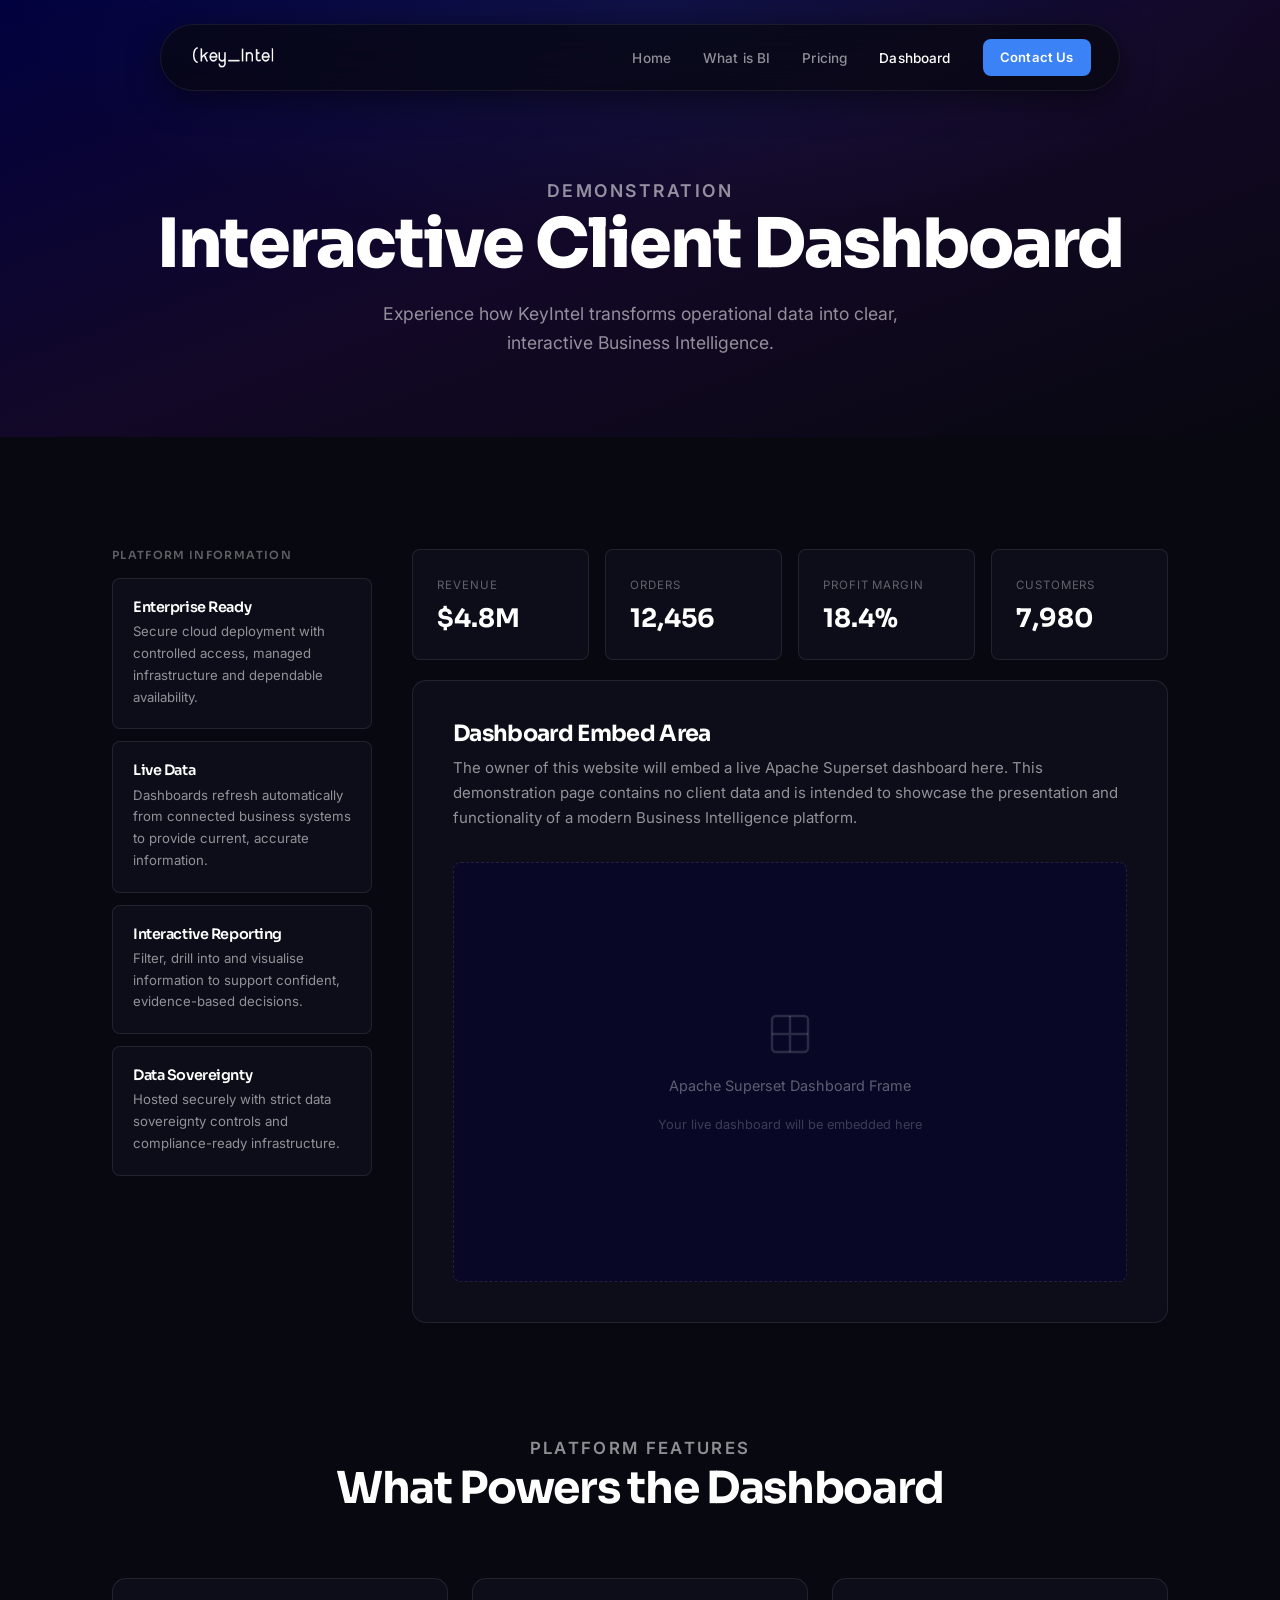
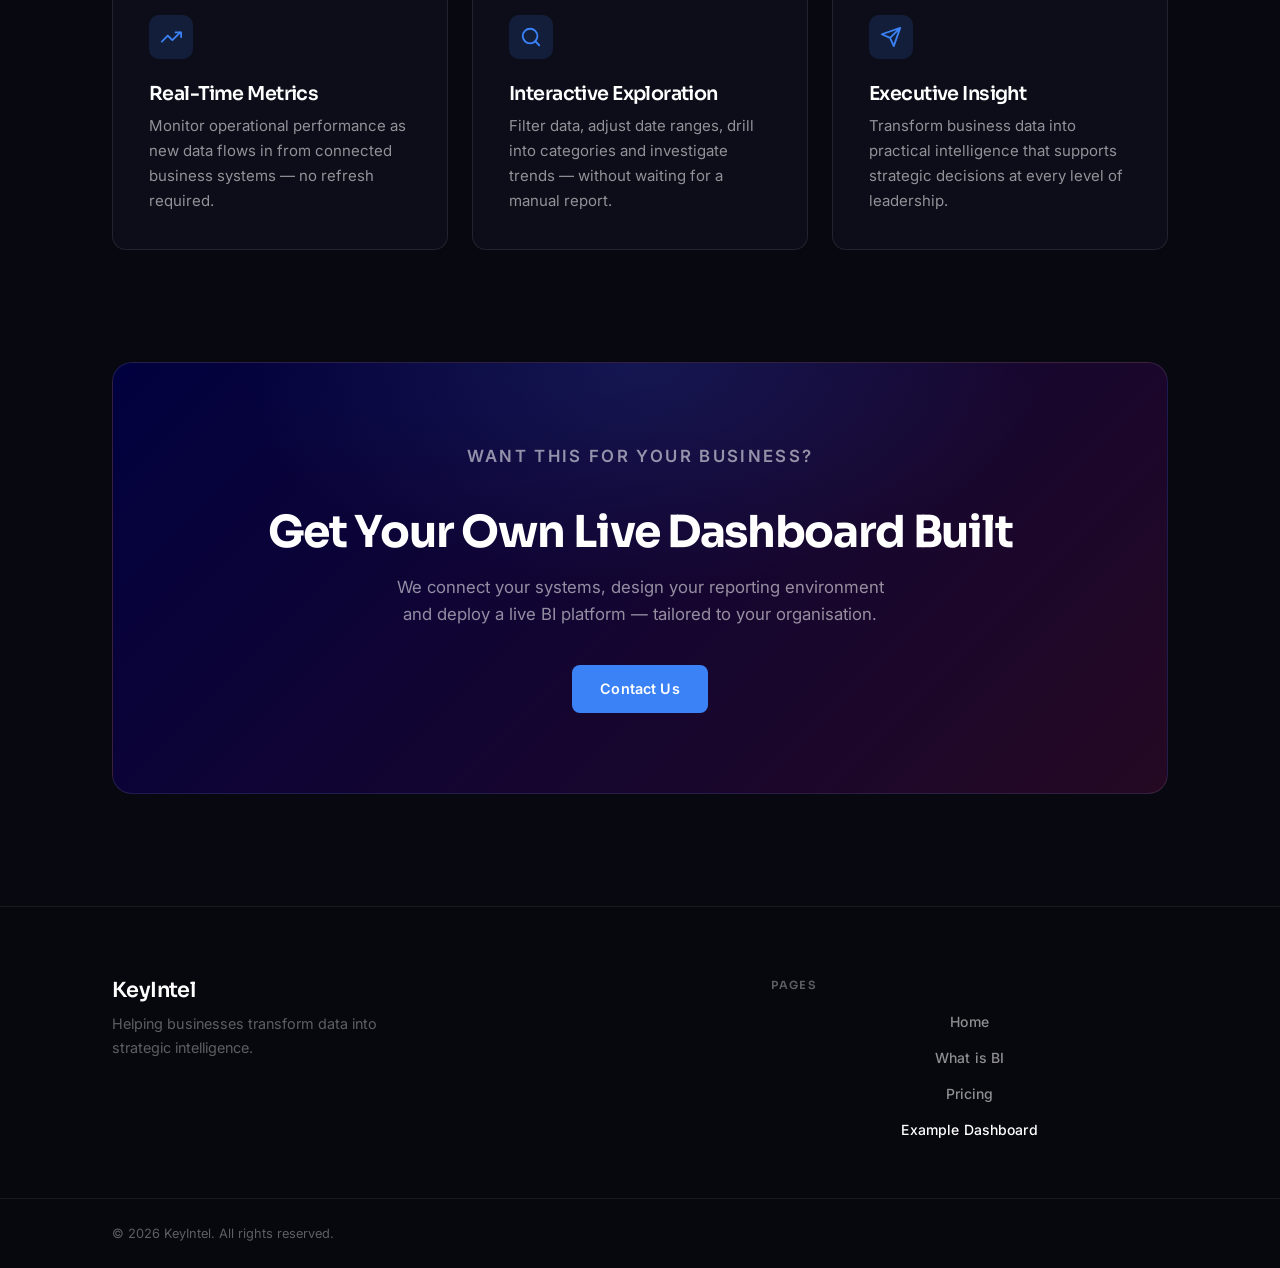
==== commit 7ad7e77c: "website version 3" ====
--- a/dashboard.html
+++ b/dashboard.html
@@ -1,185 +1,178 @@
-<!DOCTYPE html>
-<html lang="en-GB">
-<head>
-    <meta charset="UTF-8">
-    <meta name="viewport" content="width=device-width, initial-scale=1.0">
-    <title>Example Dashboard | KeyIntel</title>
-    <meta name="description" content="Explore a demonstration of a Business Intelligence dashboard powered by KeyIntel.">
-    <link rel="stylesheet" href="css/style.css">
-    <link rel="preconnect" href="https://fonts.googleapis.com">
-    <link rel="preconnect" href="https://fonts.gstatic.com" crossorigin>
-    <link href="https://fonts.googleapis.com/css2?family=Inter:wght@300;400;500;600;700;800&display=swap" rel="stylesheet">
-</head>
-<body>
-
-    <!-- Navigation -->
-    <header class="header">
-        <div class="container nav-container">
-            <a href="index.html" class="logo">
-                <img src="assets/logo.png" alt="KeyIntel Logo">
-            </a>
-            <nav>
-                <ul>
-                    <li><a href="index.html">Home</a></li>
-                    <li><a href="what-is-bi.html">What is BI</a></li>
-                    <li><a href="pricing.html">Pricing</a></li>
-                    <li><a href="dashboard.html" class="active">Example Dashboard</a></li>
-                </ul>
-            </nav>
-        </div>
-    </header>
-
-    <!-- Hero Section -->
-    <section class="hero-minimal">
-        <div class="container">
-            <div class="section-title">
-                <p class="eyebrow">Demonstration</p>
-                <h1>Interactive Client Dashboard Demonstration</h1>
-                <p class="hero-text text-center">
-                    Experience how KeyIntel transforms operational data into clear, interactive Business Intelligence dashboards.
-                </p>
-            </div>
-        </div>
-    </section>
-
-    <!-- Dashboard Interface Section -->
-    <section class="section">
-        <div class="container dashboard-layout">
-            
-            <!-- Sidebar -->
-            <aside class="dashboard-sidebar">
-                <h3>Platform Information</h3>
-                <p>Hosted securely to ensure strict data sovereignty and compliance.</p>
-                
-                <div class="sidebar-card">
-                    <h4>Enterprise Ready</h4>
-                    <p>Secure cloud deployment with controlled access, managed infrastructure and dependable availability.</p>
-                </div>
-                
-                <div class="sidebar-card">
-                    <h4>Live Data</h4>
-                    <p>Dashboards automatically refresh from connected business systems to provide current information.</p>
-                </div>
-                
-                <div class="sidebar-card">
-                    <h4>Interactive Reporting</h4>
-                    <p>Filter, drill into and visualise information to support confident evidence based decisions.</p>
-                </div>
-            </aside>
-
-            <!-- Main Content Area -->
-            <main class="dashboard-main">
-                
-                <!-- Premium V2 Mock Metrics Bar -->
-                <div class="dashboard-metrics-strip">
-                    <div class="metric-item">
-                        <span class="metric-label">Revenue</span>
-                        <span class="metric-value">$4.8M</span>
-                    </div>
-                    <div class="metric-item">
-                        <span class="metric-label">Orders</span>
-                        <span class="metric-value">12,456</span>
-                    </div>
-                    <div class="metric-item">
-                        <span class="metric-label">Profit</span>
-                        <span class="metric-value">18.4%</span>
-                    </div>
-                    <div class="metric-item">
-                        <span class="metric-label">Customers</span>
-                        <span class="metric-value">7,980</span>
-                    </div>
-                </div>
-
-                <!-- Main Embed Container Box -->
-                <div class="dashboard-placeholder">
-                    <div class="placeholder-content">
-                        <h2>Dashboard Embed Area</h2>
-                        <p>
-                            The owner of this website will embed a live Apache Superset dashboard here. This demonstration page contains no client data and is intended to showcase the presentation and functionality of a modern Business Intelligence platform.
-                        </p>
-                        
-                        <!-- High End Application Canvas Placeholder -->
-                        <div class="superset-canvas-mock">
-                            <div class="mock-center-message">
-                                <svg viewBox="0 0 24 24" fill="none" stroke="currentColor" stroke-width="1.5" class="mock-icon">
-                                    <rect x="3" y="3" width="18" height="18" rx="2" />
-                                    <path d="M21 12H3M12 3v18" />
-                                </svg>
-                                <h3>Apache Superset Dashboard Frame</h3>
-                            </div>
-                        </div>
-                    </div>
-                </div>
-            </main>
-
-        </div>
-    </section>
-
-    <!-- Features Section -->
-    <section class="section">
-        <div class="container">
-            <div class="cards-grid">
-                
-                <article class="card">
-                    <div class="card-icon">
-                        <!-- Modern Real-Time / Trend Icon -->
-                        <svg viewBox="0 0 24 24" fill="none" stroke="currentColor" stroke-width="2" stroke-linecap="round" stroke-linejoin="round">
-                            <polyline points="23 6 13.5 15.5 8.5 10.5 1 18" />
-                            <polyline points="17 6 23 6 23 12" />
-                        </svg>
-                    </div>
-                    <h3>Real Time Metrics</h3>
-                    <p>Monitor operational performance as new data becomes available.</p>
-                </article>
-                
-                <article class="card">
-                    <div class="card-icon">
-                        <!-- Modern Exploration / Search Icon -->
-                        <svg viewBox="0 0 24 24" fill="none" stroke="currentColor" stroke-width="2" stroke-linecap="round" stroke-linejoin="round">
-                            <circle cx="11" cy="11" r="8" />
-                            <line x1="21" y1="21" x2="16.65" y2="16.65" />
-                        </svg>
-                    </div>
-                    <h3>Interactive Exploration</h3>
-                    <p>Filter information and investigate trends without waiting for manual reports.</p>
-                </article>
-                
-                <article class="card">
-                    <div class="card-icon">
-                        <!-- Modern Executive Insight / Rocket Icon -->
-                        <svg viewBox="0 0 24 24" fill="none" stroke="currentColor" stroke-width="2" stroke-linecap="round" stroke-linejoin="round">
-                            <path d="M22 2L11 13M22 2l-7 20-4-9-9-4 20-7z" />
-                        </svg>
-                    </div>
-                    <h3>Executive Insight</h3>
-                    <p>Turn business data into practical intelligence that supports strategic decision making.</p>
-                </article>
-
-            </div>
-        </div>
-    </section>
-
-    <!-- Footer -->
-    <footer class="footer">
-        <div class="container footer-grid">
-            <div class="footer-brand">
-                <h3>KeyIntel</h3>
-                <p>Helping businesses transform data into strategic intelligence.</p>
-            </div>
-            <div class="footer-links">
-                <a href="index.html">Home</a>
-                <a href="what-is-bi.html">What is BI</a>
-                <a href="pricing.html">Pricing</a>
-                <a href="dashboard.html">Example Dashboard</a>
-            </div>
-        </div>
-        <div class="copyright">
-            <div class="container">
-                &copy; 2026 KeyIntel. All rights reserved.
-            </div>
-        </div>
-    </footer>
-
-    <script src="js/script.js"></script>
-</body>
-</html>+<!DOCTYPE html>
+<html lang="en-GB">
+<head>
+  <meta charset="UTF-8">
+  <meta name="viewport" content="width=device-width, initial-scale=1.0">
+  <title>Example Dashboard | KeyIntel</title>
+  <meta name="description" content="Explore a demonstration of a Business Intelligence dashboard powered by KeyIntel.">
+  <link rel="stylesheet" href="css/style.css">
+</head>
+<body>
+
+  <!-- Navigation -->
+  <header class="header">
+    <div class="nav-inner">
+      <a href="index.html" class="logo"><img src="assets/logo.png" alt="KeyIntel"></a>
+      <nav>
+        <ul>
+          <li><a href="index.html">Home</a></li>
+          <li><a href="what-is-bi.html">What is BI</a></li>
+          <li><a href="pricing.html">Pricing</a></li>
+          <li><a href="dashboard.html">Dashboard</a></li>
+          <li><a href="mailto:hello@keyintel.co.nz" class="btn btn-primary" style="padding:0.5rem 1.1rem;font-size:0.82rem;">Contact Us</a></li>
+        </ul>
+      </nav>
+    </div>
+  </header>
+
+  <!-- Hero -->
+  <section class="hero-minimal">
+    <div class="container">
+      <p class="eyebrow">Demonstration</p>
+      <h1>Interactive Client Dashboard</h1>
+      <p>Experience how KeyIntel transforms operational data into clear, interactive Business Intelligence.</p>
+    </div>
+  </section>
+
+  <!-- Dashboard Interface -->
+  <section class="section">
+    <div class="container dashboard-layout">
+
+      <!-- Sidebar -->
+      <aside class="dashboard-sidebar reveal">
+        <h3>Platform Information</h3>
+        <div class="sidebar-card">
+          <h4>Enterprise Ready</h4>
+          <p>Secure cloud deployment with controlled access, managed infrastructure and dependable availability.</p>
+        </div>
+        <div class="sidebar-card">
+          <h4>Live Data</h4>
+          <p>Dashboards refresh automatically from connected business systems to provide current, accurate information.</p>
+        </div>
+        <div class="sidebar-card">
+          <h4>Interactive Reporting</h4>
+          <p>Filter, drill into and visualise information to support confident, evidence-based decisions.</p>
+        </div>
+        <div class="sidebar-card">
+          <h4>Data Sovereignty</h4>
+          <p>Hosted securely with strict data sovereignty controls and compliance-ready infrastructure.</p>
+        </div>
+      </aside>
+
+      <!-- Main -->
+      <main>
+        <!-- Metrics strip -->
+        <div class="metrics-strip reveal">
+          <div class="metric-tile">
+            <span class="label">Revenue</span>
+            <span class="value">$4.8M</span>
+          </div>
+          <div class="metric-tile">
+            <span class="label">Orders</span>
+            <span class="value">12,456</span>
+          </div>
+          <div class="metric-tile">
+            <span class="label">Profit Margin</span>
+            <span class="value">18.4%</span>
+          </div>
+          <div class="metric-tile">
+            <span class="label">Customers</span>
+            <span class="value">7,980</span>
+          </div>
+        </div>
+
+        <!-- Frame -->
+        <div class="dashboard-frame reveal reveal-delay-1">
+          <h2>Dashboard Embed Area</h2>
+          <p>
+            The owner of this website will embed a live Apache Superset dashboard here. This demonstration page contains no client data and is intended to showcase the presentation and functionality of a modern Business Intelligence platform.
+          </p>
+          <div class="canvas-mock">
+            <svg viewBox="0 0 24 24" fill="none" stroke="currentColor" stroke-width="1.2">
+              <rect x="3" y="3" width="18" height="18" rx="2"/><path d="M21 12H3M12 3v18"/>
+            </svg>
+            <p>Apache Superset Dashboard Frame</p>
+            <p style="font-size:0.8rem;opacity:0.6;">Your live dashboard will be embedded here</p>
+          </div>
+        </div>
+      </main>
+
+    </div>
+  </section>
+
+  <!-- Feature cards -->
+  <section class="section" style="padding-top:0;">
+    <div class="container">
+      <div class="section-title reveal">
+        <p class="eyebrow">Platform Features</p>
+        <h2>What Powers the Dashboard</h2>
+      </div>
+      <div class="cards-grid">
+        <article class="card reveal reveal-delay-1">
+          <div class="card-icon">
+            <svg viewBox="0 0 24 24" fill="none" stroke="currentColor" stroke-width="2" stroke-linecap="round" stroke-linejoin="round">
+              <polyline points="22 7 13.5 15.5 8.5 10.5 2 17"/><polyline points="17 7 23 7 23 12"/>
+            </svg>
+          </div>
+          <h3>Real-Time Metrics</h3>
+          <p>Monitor operational performance as new data flows in from connected business systems — no refresh required.</p>
+        </article>
+        <article class="card reveal reveal-delay-2">
+          <div class="card-icon">
+            <svg viewBox="0 0 24 24" fill="none" stroke="currentColor" stroke-width="2" stroke-linecap="round" stroke-linejoin="round">
+              <circle cx="11" cy="11" r="8"/><line x1="21" y1="21" x2="16.65" y2="16.65"/>
+            </svg>
+          </div>
+          <h3>Interactive Exploration</h3>
+          <p>Filter data, adjust date ranges, drill into categories and investigate trends — without waiting for a manual report.</p>
+        </article>
+        <article class="card reveal reveal-delay-3">
+          <div class="card-icon">
+            <svg viewBox="0 0 24 24" fill="none" stroke="currentColor" stroke-width="2" stroke-linecap="round" stroke-linejoin="round">
+              <path d="M22 2L11 13M22 2l-7 20-4-9-9-4 20-7z"/>
+            </svg>
+          </div>
+          <h3>Executive Insight</h3>
+          <p>Transform business data into practical intelligence that supports strategic decisions at every level of leadership.</p>
+        </article>
+      </div>
+    </div>
+  </section>
+
+  <!-- CTA -->
+  <section class="section" style="padding-top:0;">
+    <div class="container">
+      <div class="cta-box reveal">
+        <p class="eyebrow">Want this for your business?</p>
+        <h2>Get Your Own Live Dashboard Built</h2>
+        <p>We connect your systems, design your reporting environment and deploy a live BI platform — tailored to your organisation.</p>
+        <a href="mailto:hello@keyintel.co.nz" class="btn btn-primary">Contact Us</a>
+      </div>
+    </div>
+  </section>
+
+  <!-- Footer -->
+  <footer class="footer">
+    <div class="container footer-grid">
+      <div class="footer-brand">
+        <h3>KeyIntel</h3>
+        <p>Helping businesses transform data into strategic intelligence.</p>
+      </div>
+      <nav class="footer-nav">
+        <h4>Pages</h4>
+        <ul>
+          <li><a href="index.html">Home</a></li>
+          <li><a href="what-is-bi.html">What is BI</a></li>
+          <li><a href="pricing.html">Pricing</a></li>
+          <li><a href="dashboard.html">Example Dashboard</a></li>
+        </ul>
+      </nav>
+    </div>
+    <div class="footer-bottom">
+      <div class="container">&copy; <span class="footer-year"></span> KeyIntel. All rights reserved.</div>
+    </div>
+  </footer>
+
+  <script src="js/script.js"></script>
+</body>
+</html>
--- a/css/style.css
+++ b/css/style.css
@@ -1,608 +1,660 @@
-/* ==========================================================================
-   KeyIntel V2 - Global Production Stylesheet
-   Pure CSS - Framework Free, Premium Technology Aesthetic
-   ========================================================================== */
-
-:root {
-    --primary: #01013f;
-    --surface: #11175a;
-    --border: rgba(255, 255, 255, 0.08);
-    --border-light: rgba(255, 255, 255, 0.05);
-    --text: #ffffff;
-    --text-muted: rgba(255, 255, 255, 0.7);
-    --text-dim: rgba(255, 255, 255, 0.5);
-    --radius-card: 12px;
-    --radius-pill: 99px;
-    --max-width: 1100px;
-    --transition-smooth: all 0.3s cubic-bezier(0.16, 1, 0.3, 1);
-}
-
-/* Base Reset & Core Typography */
-* {
-    box-sizing: border-box;
-    margin: 0;
-    padding: 0;
-}
-
-html {
-    scroll-behavior: smooth;
-}
-
-body {
-    font-family: 'Inter', -apple-system, BlinkMacSystemFont, "Segoe UI", Roboto, sans-serif;
-    background-color: var(--primary);
-    color: rgba(255, 255, 255, 0.85);
-    line-height: 1.6;
-    -webkit-font-smoothing: antialiased;
-    -moz-osx-font-smoothing: grayscale;
-    overflow-x: hidden;
-}
-
-h1, h2, h3, h4 {
-    color: var(--text);
-    font-weight: 700;
-    letter-spacing: -0.02em;
-    line-height: 1.2;
-}
-
-h1 {
-    font-size: 3.5rem;
-    font-weight: 800;
-    margin-bottom: 1.5rem;
-}
-
-h2 {
-    font-size: 2.25rem;
-    margin-bottom: 1.25rem;
-}
-
-h3 {
-    font-size: 1.25rem;
-    margin-bottom: 0.75rem;
-}
-
-p {
-    margin-bottom: 1.25rem;
-}
-
-/* Structural Layout Components */
-.container {
-    max-width: var(--max-width);
-    margin: 0 auto;
-    padding: 0 2rem;
-}
-
-.container-narrow {
-    max-width: 760px;
-}
-
-.section {
-    padding: 7rem 0;
-}
-
-.text-center {
-    text-align: center;
-}
-
-/* ==========================================================================
-   Header & Navigation (Floating Glass Layout)
-   ========================================================================== */
-.header {
-    position: fixed;
-    top: 1.5rem;
-    left: 0;
-    right: 0;
-    z-index: 1000;
-    pointer-events: none;
-    transition: transform 0.3s ease;
-}
-
-.nav-container {
-    background: rgba(1, 1, 63, 0.6);
-    backdrop-filter: blur(12px);
-    -webkit-backdrop-filter: blur(12px);
-    border: 1px solid var(--border);
-    border-radius: var(--radius-pill);
-    padding: 0.75rem 2rem;
-    display: flex;
-    align-items: center;
-    justify-content: space-between;
-    pointer-events: auto;
-    max-width: 900px;
-    box-shadow: 0 10px 30px rgba(0, 0, 0, 0.3);
-    transition: background 0.3s ease, box-shadow 0.3s ease;
-}
-
-.logo img {
-    height: 28px;
-    display: block;
-}
-
-nav ul {
-    display: flex;
-    list-style: none;
-    gap: 2rem;
-}
-
-nav a {
-    color: var(--text-dim);
-    text-decoration: none;
-    font-size: 0.875rem;
-    font-weight: 500;
-    transition: color 0.2s ease;
-}
-
-nav a:hover, nav a.active {
-    color: var(--text);
-}
-
-/* ==========================================================================
-   Hero Layout Adaptations
-   ========================================================================== */
-.hero {
-    position: relative;
-    padding: 11rem 0 8rem 0;
-    display: flex;
-    align-items: center;
-    min-height: 90vh;
-}
-
-.hero-minimal {
-    position: relative;
-    padding: 12rem 0 4rem 0;
-    text-align: center;
-}
-
-.hero-glow {
-    position: absolute;
-    top: 25%;
-    right: 10%;
-    width: 500px;
-    height: 500px;
-    background: radial-gradient(circle, rgba(17, 23, 90, 0.8) 0%, rgba(1, 1, 63, 0) 70%);
-    z-index: 1;
-    pointer-events: none;
-}
-
-.hero-grid {
-    position: relative;
-    z-index: 2;
-    display: grid;
-    grid-template-columns: 1.1fr 0.9fr;
-    gap: 4rem;
-    align-items: center;
-}
-
-.eyebrow {
-    font-size: 0.875rem;
-    font-weight: 600;
-    text-transform: uppercase;
-    letter-spacing: 0.1em;
-    color: var(--text-dim);
-    margin-bottom: 1rem;
-}
-
-.hero-text {
-    font-size: 1.125rem;
-    color: var(--text-muted);
-    margin-bottom: 2.5rem;
-    max-width: 520px;
-}
-
-.hero-minimal .hero-text {
-    margin: 0 auto;
-}
-
-/* SVG Inline Intelligence Canvas */
-.hero-graphic {
-    display: flex;
-    justify-content: center;
-    align-items: center;
-}
-
-.network-svg {
-    width: 100%;
-    max-width: 380px;
-    opacity: 0.85;
-}
-
-.node {
-    animation: drift 6s ease-in-out infinite alternate;
-}
-.node:nth-child(even) {
-    animation-duration: 8s;
-}
-
-@keyframes drift {
-    0% { transform: translate(0, 0); }
-    100% { transform: translate(4px, -4px); }
-}
-
-/* Minimalist Button Matrix */
-.btn {
-    display: inline-block;
-    font-size: 0.875rem;
-    font-weight: 500;
-    text-decoration: none;
-    padding: 0.75rem 1.5rem;
-    border-radius: 6px;
-    transition: all 0.2s ease;
-}
-
-.btn-primary {
-    background-color: var(--text);
-    color: var(--primary);
-    border: 1px solid var(--text);
-}
-
-.btn-primary:hover {
-    background-color: rgba(255, 255, 255, 0.9);
-    box-shadow: 0 0 20px rgba(255, 255, 255, 0.2);
-    transform: translateY(-1px);
-}
-
-/* ==========================================================================
-   Content Grid & Modular Cards
-   ========================================================================== */
-.section-title {
-    text-align: center;
-    margin-bottom: 4rem;
-}
-
-.section-title h2 {
-    font-size: 2.5rem;
-}
-
-.section-title p {
-    font-size: 1.125rem;
-    color: var(--text-muted);
-    max-width: 700px;
-    margin: 0 auto 1.5rem auto;
-}
-
-.cards-grid {
-    display: grid;
-    grid-template-columns: repeat(3, 1fr);
-    gap: 2rem;
-}
-
-.benefits-grid {
-    grid-template-columns: repeat(2, 1fr);
-}
-
-.card {
-    background-color: var(--surface);
-    border: 1px solid var(--border-light);
-    border-radius: var(--radius-card);
-    padding: 2.5rem;
-    transition: var(--transition-smooth);
-}
-
-.card:hover {
-    transform: translateY(-4px);
-    border-color: rgba(255, 255, 255, 0.15);
-    box-shadow: 0 20px 40px rgba(0, 0, 0, 0.2);
-}
-
-.card-icon {
-    color: var(--text);
-    width: 32px;
-    height: 32px;
-    margin-bottom: 1.5rem;
-    opacity: 0.9;
-}
-
-.card-icon svg {
-    width: 100%;
-    height: 100%;
-}
-
-/* Structural Call to Action Module */
-.cta-box {
-    background-color: var(--surface);
-    border: 1px solid var(--border-light);
-    border-radius: 16px;
-    padding: 4rem 3rem;
-    text-align: center;
-    max-width: 850px;
-    margin: 0 auto;
-}
-
-.cta-box h2 {
-    font-size: 2rem;
-    margin-bottom: 1rem;
-}
-
-.cta-box p {
-    color: var(--text-muted);
-    font-size: 1.125rem;
-    max-width: 580px;
-    margin: 0 auto 2rem auto;
-}
-
-/* ==========================================================================
-   Pricing Architecture Layouts
-   ========================================================================== */
-.pricing-grid {
-    display: grid;
-    grid-template-columns: repeat(2, 1fr);
-    gap: 2.5rem;
-    max-width: 960px;
-    margin: 0 auto;
-}
-
-.pricing-grid .card {
-    position: relative;
-    display: flex;
-    flex-direction: column;
-    justify-content: space-between;
-}
-
-.card-header {
-    margin-bottom: 1.5rem;
-}
-
-.price {
-    font-size: 3rem;
-    font-weight: 800;
-    color: var(--text);
-    line-height: 1;
-    margin: 0.5rem 0 0.25rem 0;
-}
-
-.price .period {
-    font-size: 1rem;
-    font-weight: 400;
-    color: var(--text-dim);
-}
-
-.price-subtitle {
-    font-size: 0.8125rem;
-    text-transform: uppercase;
-    letter-spacing: 0.05em;
-    color: rgba(255, 255, 255, 0.4);
-}
-
-.card-description {
-    font-size: 0.9375rem;
-    color: var(--text-muted);
-    margin-bottom: 2rem;
-}
-
-.card-scope {
-    border-top: 1px solid var(--border);
-    padding-top: 1.5rem;
-}
-
-.card-scope h4 {
-    font-size: 0.875rem;
-    text-transform: uppercase;
-    letter-spacing: 0.05em;
-    color: var(--text);
-    margin-bottom: 0.5rem;
-}
-
-.card-scope p {
-    font-size: 0.875rem;
-    color: rgba(255, 255, 255, 0.6);
-    margin-bottom: 0;
-}
-
-.card.featured {
-    border-color: rgba(255, 255, 255, 0.2);
-    box-shadow: 0 15px 35px rgba(0, 0, 0, 0.3);
-}
-
-.badge {
-    position: absolute;
-    top: 1.5rem;
-    right: 1.5rem;
-    background-color: rgba(255, 255, 255, 0.1);
-    color: var(--text);
-    font-size: 0.75rem;
-    font-weight: 600;
-    padding: 0.25rem 0.75rem;
-    border-radius: var(--radius-pill);
-    border: 1px solid rgba(255, 255, 255, 0.1);
-}
-
-/* ==========================================================================
-   Dashboard Viewport Modules
-   ========================================================================== */
-.dashboard-layout {
-    display: grid;
-    grid-template-columns: 280px 1fr;
-    gap: 3rem;
-    align-items: start;
-}
-
-.dashboard-sidebar h3 {
-    font-size: 1rem;
-    text-transform: uppercase;
-    letter-spacing: 0.05em;
-    color: rgba(255, 255, 255, 0.4);
-    margin-bottom: 1rem;
-}
-
-.dashboard-sidebar p {
-    font-size: 0.875rem;
-    color: rgba(255, 255, 255, 0.6);
-}
-
-.sidebar-card {
-    background-color: rgba(255, 255, 255, 0.02);
-    border: 1px solid var(--border-light);
-    padding: 1.25rem;
-    border-radius: 8px;
-    margin-bottom: 1rem;
-}
-
-.sidebar-card h4 {
-    font-size: 0.9375rem;
-    margin-bottom: 0.35rem;
-}
-
-.sidebar-card p {
-    margin-bottom: 0;
-    font-size: 0.8125rem;
-}
-
-/* Client Executive Metrics Panel */
-.dashboard-metrics-strip {
-    display: grid;
-    grid-template-columns: repeat(4, 1fr);
-    gap: 1.25rem;
-    margin-bottom: 1.5rem;
-}
-
-.metric-item {
-    background-color: var(--surface);
-    border: 1px solid var(--border-light);
-    border-radius: 8px;
-    padding: 1.25rem;
-}
-
-.metric-label {
-    display: block;
-    font-size: 0.75rem;
-    text-transform: uppercase;
-    letter-spacing: 0.05em;
-    color: var(--text-dim);
-    margin-bottom: 0.25rem;
-}
-
-.metric-value {
-    font-size: 1.5rem;
-    font-weight: 700;
-    color: var(--text);
-}
-
-/* Secure Application Canvas View */
-.dashboard-placeholder {
-    background-color: var(--surface);
-    border: 1px solid var(--border-light);
-    border-radius: 12px;
-    padding: 2.5rem;
-}
-
-.placeholder-content h2 {
-    font-size: 1.5rem;
-    margin-bottom: 0.75rem;
-}
-
-.placeholder-content p {
-    color: rgba(255, 255, 255, 0.6);
-    font-size: 0.9375rem;
-    margin-bottom: 2rem;
-}
-
-.superset-canvas-mock {
-    background-color: rgba(1, 1, 63, 0.5);
-    border: 1px dashed rgba(255, 255, 255, 0.15);
-    border-radius: 8px;
-    height: 450px;
-    display: flex;
-    justify-content: center;
-    align-items: center;
-}
-
-.mock-center-message {
-    text-align: center;
-    color: rgba(255, 255, 255, 0.3);
-}
-
-.mock-icon {
-    width: 48px;
-    height: 48px;
-    margin-bottom: 1rem;
-    display: inline-block;
-}
-
-.mock-center-message h3 {
-    font-size: 1.125rem;
-    font-weight: 500;
-    color: rgba(255, 255, 255, 0.4);
-}
-
-/* ==========================================================================
-   Global Footer Section
-   ========================================================================== */
-.footer {
-    border-top: 1px solid var(--border-light);
-    padding: 5rem 0 0 0;
-    background-color: rgba(0, 0, 0, 0.1);
-}
-
-.footer-grid {
-    display: grid;
-    grid-template-columns: 1.5fr 1fr;
-    gap: 4rem;
-    padding-bottom: 4rem;
-}
-
-.footer-brand h3 {
-    font-size: 1.5rem;
-    margin-bottom: 0.75rem;
-}
-
-.footer-brand p {
-    color: var(--text-dim);
-    font-size: 0.9375rem;
-    max-width: 320px;
-}
-
-.footer-links {
-    display: flex;
-    flex-wrap: wrap;
-    gap: 2rem;
-    justify-content: flex-end;
-    align-items: flex-start;
-}
-
-.footer-links a {
-    color: var(--text-dim);
-    text-decoration: none;
-    font-size: 0.875rem;
-    transition: color 0.2s ease;
-}
-
-.footer-links a:hover {
-    color: var(--text);
-}
-
-.copyright {
-    border-top: 1px solid var(--border-light);
-    padding: 1.5rem 0;
-    font-size: 0.8125rem;
-    color: rgba(255, 255, 255, 0.4);
-}
-
-/* ==========================================================================
-   Responsive Adaptations
-   ========================================================================== */
-@media (max-width: 960px) {
-    h1 { font-size: 2.75rem; }
-    .hero-grid { grid-template-columns: 1fr; gap: 3rem; text-align: center; }
-    .hero-text { margin-left: auto; margin-right: auto; }
-    .hero-graphic { order: -1; }
-    
-    .cards-grid, .benefits-grid, .pricing-grid, .dashboard-layout { 
-        grid-template-columns: 1fr; 
-    }
-    
-    .dashboard-metrics-strip {
-        grid-template-columns: repeat(2, 1fr);
-    }
-    
-    .footer-grid { grid-template-columns: 1fr; gap: 2rem; }
-    .footer-links { justify-content: flex-start; }
-    
-    .header { top: 0; }
-    .nav-container { border-radius: 0; border-width: 0 0 1px 0; max-width: 100%; }
-}
-
-@media (max-width: 480px) {
-    .dashboard-metrics-strip {
-        grid-template-columns: 1fr;
-    }
-}+/* ==========================================================================
+   KeyIntel — Premium Corporate Intelligence Stylesheet
+   Typography: Sora (display) + Inter (body)
+   Palette: #080810 base · #01013f navy · #250923 plum · #3B82F6 accent
+   ========================================================================== */
+
+@import url('https://fonts.googleapis.com/css2?family=Sora:wght@300;400;600;700;800&family=Inter:wght@300;400;500;600&display=swap');
+
+/* ── Tokens ──────────────────────────────────────────────────────────────── */
+:root {
+  --bg:          #080810;
+  --bg-card:     #0d0d1a;
+  --navy:        #01013f;
+  --plum:        #250923;
+  --accent:      #3B82F6;
+  --accent-dim:  rgba(59, 130, 246, 0.15);
+  --accent-glow: rgba(59, 130, 246, 0.35);
+  --white:       #ffffff;
+  --text:        rgba(255,255,255,0.92);
+  --text-muted:  rgba(255,255,255,0.55);
+  --text-dim:    rgba(255,255,255,0.35);
+  --border:      rgba(255,255,255,0.07);
+  --border-card: rgba(255,255,255,0.09);
+  --radius:      14px;
+  --radius-sm:   8px;
+  --radius-pill: 999px;
+  --max-w:       1120px;
+  --ease-out:    cubic-bezier(0.16, 1, 0.3, 1);
+}
+
+/* ── Reset ───────────────────────────────────────────────────────────────── */
+*, *::before, *::after { box-sizing: border-box; margin: 0; padding: 0; }
+html { scroll-behavior: smooth; }
+body {
+  font-family: 'Inter', system-ui, sans-serif;
+  background: var(--bg);
+  color: var(--text);
+  line-height: 1.65;
+  -webkit-font-smoothing: antialiased;
+  overflow-x: hidden;
+}
+img { display: block; max-width: 100%; }
+a { color: inherit; text-decoration: none; }
+ul { list-style: none; }
+
+/* ── Typography ──────────────────────────────────────────────────────────── */
+h1, h2, h3, h4 {
+  font-family: 'Sora', sans-serif;
+  color: var(--white);
+  line-height: 1.15;
+  letter-spacing: -0.03em;
+}
+h1 { font-size: clamp(2.6rem, 5.5vw, 4.25rem); font-weight: 800; }
+h2 { font-size: clamp(1.9rem, 3.5vw, 2.75rem); font-weight: 700; }
+h3 { font-size: 1.2rem; font-weight: 600; }
+h4 { font-size: 0.9rem; font-weight: 600; }
+p  { margin-bottom: 1.1rem; }
+p:last-child { margin-bottom: 0; }
+
+/* ── Layout ──────────────────────────────────────────────────────────────── */
+.container {
+  max-width: var(--max-w);
+  margin: 0 auto;
+  padding: 0 2rem;
+}
+.container--narrow { max-width: 760px; }
+.section { padding: 7rem 0; }
+
+/* ── Navigation ──────────────────────────────────────────────────────────── */
+.header {
+  position: fixed;
+  top: 1.5rem;
+  left: 50%;
+  transform: translateX(-50%);
+  z-index: 1000;
+  width: calc(100% - 4rem);
+  max-width: 960px;
+  pointer-events: none;
+}
+.nav-inner {
+  display: flex;
+  align-items: center;
+  justify-content: space-between;
+  padding: 0.85rem 1.75rem;
+  background: rgba(8, 8, 16, 0.72);
+  backdrop-filter: blur(20px);
+  -webkit-backdrop-filter: blur(20px);
+  border: 1px solid var(--border);
+  border-radius: var(--radius-pill);
+  box-shadow: 0 8px 32px rgba(0,0,0,0.5);
+  pointer-events: auto;
+  transition: background 0.3s ease, box-shadow 0.3s ease;
+}
+.nav-inner.scrolled {
+  background: rgba(8, 8, 16, 0.92);
+  box-shadow: 0 16px 48px rgba(0,0,0,0.6);
+  border-color: rgba(255,255,255,0.12);
+}
+.logo img { height: 26px; }
+nav ul { display: flex; gap: 2rem; align-items: center; }
+nav a {
+  font-size: 0.85rem;
+  font-weight: 500;
+  color: var(--text-muted);
+  transition: color 0.2s ease;
+  letter-spacing: 0.01em;
+}
+nav a:hover, nav a.active { color: var(--white); }
+
+/* ── Buttons ─────────────────────────────────────────────────────────────── */
+.btn {
+  display: inline-flex;
+  align-items: center;
+  gap: 0.5rem;
+  font-family: 'Inter', sans-serif;
+  font-size: 0.9rem;
+  font-weight: 600;
+  padding: 0.75rem 1.75rem;
+  border-radius: var(--radius-sm);
+  transition: all 0.22s var(--ease-out);
+  letter-spacing: 0.01em;
+  cursor: pointer;
+  border: none;
+}
+.btn-primary {
+  background: var(--accent);
+  color: var(--white);
+  box-shadow: 0 0 0 0 var(--accent-glow);
+}
+.btn-primary:hover {
+  background: #5b9dff;
+  transform: translateY(-2px);
+  box-shadow: 0 0 30px var(--accent-glow), 0 8px 20px rgba(59,130,246,0.25);
+}
+.btn-ghost {
+  background: transparent;
+  color: var(--text-muted);
+  border: 1px solid var(--border-card);
+}
+.btn-ghost:hover {
+  color: var(--white);
+  border-color: rgba(255,255,255,0.25);
+  transform: translateY(-1px);
+}
+
+/* ── Eyebrow label ───────────────────────────────────────────────────────── */
+.eyebrow {
+  font-family: 'Inter', sans-serif;
+  font-size: 0.75rem;
+  font-weight: 600;
+  text-transform: uppercase;
+  letter-spacing: 0.14em;
+  color: var(--accent);
+  margin-bottom: 1rem;
+}
+
+/* ═══════════════════════════════════════════════════════════════════════════
+   INDEX — HERO (Canvas + gradient)
+   ═══════════════════════════════════════════════════════════════════════════ */
+.hero {
+  position: relative;
+  min-height: 100vh;
+  display: flex;
+  align-items: center;
+  overflow: hidden;
+  background: linear-gradient(135deg, #01013f 0%, #130827 40%, #250923 70%, #080810 100%);
+}
+/* Gradient mesh overlay */
+.hero::before {
+  content: '';
+  position: absolute;
+  inset: 0;
+  background:
+    radial-gradient(ellipse 60% 60% at 70% 40%, rgba(59,130,246,0.12) 0%, transparent 70%),
+    radial-gradient(ellipse 50% 50% at 20% 70%, rgba(37,9,35,0.6) 0%, transparent 60%);
+  pointer-events: none;
+  z-index: 1;
+}
+#hero-canvas {
+  position: absolute;
+  inset: 0;
+  width: 100%;
+  height: 100%;
+  z-index: 0;
+  opacity: 0.7;
+}
+.hero-content-wrap {
+  position: relative;
+  z-index: 2;
+  width: 100%;
+  padding: 10rem 0 6rem;
+}
+.hero-grid {
+  display: grid;
+  grid-template-columns: 1.1fr 0.9fr;
+  gap: 5rem;
+  align-items: center;
+}
+.hero-badge {
+  display: inline-flex;
+  align-items: center;
+  gap: 0.5rem;
+  padding: 0.35rem 1rem;
+  background: rgba(59,130,246,0.1);
+  border: 1px solid rgba(59,130,246,0.25);
+  border-radius: var(--radius-pill);
+  font-size: 0.78rem;
+  font-weight: 500;
+  color: #93c5fd;
+  margin-bottom: 1.75rem;
+}
+.hero-badge::before {
+  content: '';
+  display: block;
+  width: 6px;
+  height: 6px;
+  border-radius: 50%;
+  background: var(--accent);
+  box-shadow: 0 0 8px var(--accent);
+}
+.hero h1 { margin-bottom: 1.5rem; }
+.hero h1 .accent-text {
+  background: linear-gradient(90deg, #93c5fd, #3B82F6);
+  -webkit-background-clip: text;
+  -webkit-text-fill-color: transparent;
+  background-clip: text;
+}
+.hero-sub {
+  font-size: 1.1rem;
+  color: var(--text-muted);
+  max-width: 480px;
+  margin-bottom: 2.5rem;
+  line-height: 1.7;
+}
+.hero-actions { display: flex; gap: 1rem; flex-wrap: wrap; }
+
+/* Hero right: stats panel */
+.hero-panel {
+  background: rgba(255,255,255,0.03);
+  border: 1px solid rgba(255,255,255,0.08);
+  border-radius: var(--radius);
+  padding: 2.25rem;
+  backdrop-filter: blur(10px);
+}
+.hero-panel-title {
+  font-size: 0.75rem;
+  font-weight: 600;
+  text-transform: uppercase;
+  letter-spacing: 0.1em;
+  color: var(--text-dim);
+  margin-bottom: 1.5rem;
+}
+.hero-stat-row {
+  display: flex;
+  flex-direction: column;
+  gap: 1rem;
+}
+.hero-stat {
+  display: flex;
+  align-items: center;
+  gap: 1rem;
+  padding: 1rem 1.25rem;
+  background: rgba(255,255,255,0.035);
+  border: 1px solid rgba(255,255,255,0.06);
+  border-radius: var(--radius-sm);
+}
+.hero-stat-icon {
+  width: 36px;
+  height: 36px;
+  border-radius: 8px;
+  background: var(--accent-dim);
+  display: flex;
+  align-items: center;
+  justify-content: center;
+  flex-shrink: 0;
+  color: var(--accent);
+}
+.hero-stat-icon svg { width: 18px; height: 18px; }
+.hero-stat-val {
+  font-family: 'Sora', sans-serif;
+  font-size: 1.4rem;
+  font-weight: 700;
+  color: var(--white);
+  line-height: 1;
+}
+.hero-stat-label {
+  font-size: 0.78rem;
+  color: var(--text-dim);
+  margin-top: 0.15rem;
+}
+
+/* ── Minimal hero (interior pages) ─────────────────────────────────────── */
+.hero-minimal {
+  padding: 11rem 0 5rem;
+  text-align: center;
+  background: linear-gradient(160deg, #01013f 0%, #130827 50%, #080810 100%);
+  position: relative;
+  overflow: hidden;
+}
+.hero-minimal::after {
+  content: '';
+  position: absolute;
+  inset: 0;
+  background: radial-gradient(ellipse 70% 80% at 50% 0%, rgba(59,130,246,0.1) 0%, transparent 70%);
+  pointer-events: none;
+}
+.hero-minimal .container { position: relative; z-index: 1; }
+.hero-minimal h1 { margin-bottom: 1rem; }
+.hero-minimal p {
+  font-size: 1.1rem;
+  color: var(--text-muted);
+  max-width: 560px;
+  margin: 0 auto;
+}
+
+/* ── Section title block ─────────────────────────────────────────────────── */
+.section-title {
+  text-align: center;
+  margin-bottom: 4rem;
+}
+.section-title h2 { margin-bottom: 1rem; }
+.section-title p {
+  font-size: 1.05rem;
+  color: var(--text-muted);
+  max-width: 600px;
+  margin: 0 auto;
+}
+
+/* ═══════════════════════════════════════════════════════════════════════════
+   CARDS
+   ═══════════════════════════════════════════════════════════════════════════ */
+.cards-grid {
+  display: grid;
+  grid-template-columns: repeat(3, 1fr);
+  gap: 1.5rem;
+}
+.grid-2 { grid-template-columns: repeat(2, 1fr); }
+
+.card {
+  background: var(--bg-card);
+  border: 1px solid var(--border-card);
+  border-radius: var(--radius);
+  padding: 2.25rem;
+  transition: transform 0.3s var(--ease-out), border-color 0.3s ease, box-shadow 0.3s ease;
+}
+.card:hover {
+  transform: translateY(-5px);
+  border-color: rgba(59,130,246,0.2);
+  box-shadow: 0 20px 50px rgba(0,0,0,0.4), 0 0 0 1px rgba(59,130,246,0.08);
+}
+.card-icon {
+  width: 44px;
+  height: 44px;
+  border-radius: 10px;
+  background: var(--accent-dim);
+  display: flex;
+  align-items: center;
+  justify-content: center;
+  margin-bottom: 1.5rem;
+  color: var(--accent);
+  flex-shrink: 0;
+}
+.card-icon svg { width: 22px; height: 22px; }
+.card h3 { margin-bottom: 0.6rem; color: var(--white); }
+.card p { font-size: 0.9375rem; color: var(--text-muted); margin-bottom: 0; }
+
+/* ── CTA box ─────────────────────────────────────────────────────────────── */
+.cta-box {
+  position: relative;
+  overflow: hidden;
+  text-align: center;
+  padding: 5rem 3rem;
+  border-radius: 20px;
+  background: linear-gradient(135deg, #01013f 0%, #250923 100%);
+  border: 1px solid rgba(255,255,255,0.1);
+}
+.cta-box::before {
+  content: '';
+  position: absolute;
+  inset: 0;
+  background: radial-gradient(ellipse 60% 80% at 50% 0%, rgba(59,130,246,0.15) 0%, transparent 65%);
+  pointer-events: none;
+}
+.cta-box > * { position: relative; z-index: 1; }
+.cta-box h2 { margin-bottom: 1rem; }
+.cta-box p {
+  font-size: 1.05rem;
+  color: var(--text-muted);
+  max-width: 520px;
+  margin: 0 auto 2.25rem auto;
+}
+
+/* ═══════════════════════════════════════════════════════════════════════════
+   PROBLEM SECTION — index
+   ═══════════════════════════════════════════════════════════════════════════ */
+.problem-section {
+  background: linear-gradient(180deg, #080810 0%, #0a0a18 100%);
+}
+.problem-inner {
+  max-width: 800px;
+  margin: 0 auto;
+  text-align: center;
+}
+.problem-inner h2 { margin-bottom: 1.5rem; }
+.problem-inner p {
+  font-size: 1.05rem;
+  color: var(--text-muted);
+}
+
+/* ═══════════════════════════════════════════════════════════════════════════
+   PRICING
+   ═══════════════════════════════════════════════════════════════════════════ */
+.pricing-grid {
+  display: grid;
+  grid-template-columns: repeat(2, 1fr);
+  gap: 1.75rem;
+  max-width: 940px;
+  margin: 0 auto;
+}
+.pricing-card {
+  background: var(--bg-card);
+  border: 1px solid var(--border-card);
+  border-radius: var(--radius);
+  padding: 2.5rem;
+  display: flex;
+  flex-direction: column;
+  gap: 1.5rem;
+  transition: border-color 0.3s ease, box-shadow 0.3s ease, transform 0.3s var(--ease-out);
+  position: relative;
+}
+.pricing-card:hover {
+  border-color: rgba(59,130,246,0.2);
+  box-shadow: 0 20px 50px rgba(0,0,0,0.35);
+  transform: translateY(-4px);
+}
+.pricing-card.featured {
+  border-color: rgba(59,130,246,0.35);
+  background: linear-gradient(160deg, rgba(1,1,63,0.6) 0%, rgba(37,9,35,0.4) 100%);
+  box-shadow: 0 0 0 1px rgba(59,130,246,0.15), 0 20px 50px rgba(0,0,0,0.4);
+}
+.badge-featured {
+  position: absolute;
+  top: 1.5rem;
+  right: 1.5rem;
+  background: rgba(59,130,246,0.15);
+  border: 1px solid rgba(59,130,246,0.3);
+  color: #93c5fd;
+  font-size: 0.72rem;
+  font-weight: 600;
+  text-transform: uppercase;
+  letter-spacing: 0.08em;
+  padding: 0.25rem 0.7rem;
+  border-radius: var(--radius-pill);
+}
+.pricing-card h3 {
+  font-size: 1.15rem;
+  margin-bottom: 0.35rem;
+}
+.pricing-price {
+  font-family: 'Sora', sans-serif;
+  font-size: 3rem;
+  font-weight: 800;
+  color: var(--white);
+  line-height: 1;
+}
+.pricing-price .period {
+  font-size: 1rem;
+  font-weight: 400;
+  color: var(--text-dim);
+}
+.pricing-tag {
+  font-size: 0.75rem;
+  text-transform: uppercase;
+  letter-spacing: 0.07em;
+  color: var(--text-dim);
+  margin-top: 0.25rem;
+}
+.pricing-desc {
+  font-size: 0.9375rem;
+  color: var(--text-muted);
+  line-height: 1.65;
+}
+.pricing-scope {
+  border-top: 1px solid var(--border);
+  padding-top: 1.25rem;
+}
+.pricing-scope h4 {
+  text-transform: uppercase;
+  letter-spacing: 0.08em;
+  color: var(--text-dim);
+  margin-bottom: 0.4rem;
+}
+.pricing-scope p {
+  font-size: 0.875rem;
+  color: var(--text-muted);
+}
+
+/* ═══════════════════════════════════════════════════════════════════════════
+   DASHBOARD PAGE
+   ═══════════════════════════════════════════════════════════════════════════ */
+.dashboard-layout {
+  display: grid;
+  grid-template-columns: 260px 1fr;
+  gap: 2.5rem;
+  align-items: start;
+}
+.dashboard-sidebar h3 {
+  font-size: 0.7rem;
+  text-transform: uppercase;
+  letter-spacing: 0.12em;
+  color: var(--text-dim);
+  margin-bottom: 1rem;
+}
+.sidebar-card {
+  background: var(--bg-card);
+  border: 1px solid var(--border-card);
+  border-radius: var(--radius-sm);
+  padding: 1.25rem;
+  margin-bottom: 0.75rem;
+}
+.sidebar-card h4 { font-size: 0.9rem; margin-bottom: 0.35rem; }
+.sidebar-card p { font-size: 0.825rem; color: var(--text-muted); }
+
+.metrics-strip {
+  display: grid;
+  grid-template-columns: repeat(4, 1fr);
+  gap: 1rem;
+  margin-bottom: 1.25rem;
+}
+.metric-tile {
+  background: var(--bg-card);
+  border: 1px solid var(--border-card);
+  border-radius: var(--radius-sm);
+  padding: 1.25rem 1.5rem;
+}
+.metric-tile .label {
+  font-size: 0.72rem;
+  text-transform: uppercase;
+  letter-spacing: 0.08em;
+  color: var(--text-dim);
+  margin-bottom: 0.3rem;
+}
+.metric-tile .value {
+  font-family: 'Sora', sans-serif;
+  font-size: 1.6rem;
+  font-weight: 700;
+  color: var(--white);
+}
+.dashboard-frame {
+  background: var(--bg-card);
+  border: 1px solid var(--border-card);
+  border-radius: var(--radius);
+  padding: 2.5rem;
+}
+.dashboard-frame h2 { font-size: 1.4rem; margin-bottom: 0.6rem; }
+.dashboard-frame > p { font-size: 0.9375rem; color: var(--text-muted); margin-bottom: 2rem; }
+.canvas-mock {
+  background: rgba(1,1,63,0.35);
+  border: 1px dashed rgba(255,255,255,0.1);
+  border-radius: var(--radius-sm);
+  height: 420px;
+  display: flex;
+  flex-direction: column;
+  align-items: center;
+  justify-content: center;
+  gap: 1rem;
+  color: var(--text-dim);
+}
+.canvas-mock svg { width: 48px; height: 48px; opacity: 0.4; }
+.canvas-mock p { font-size: 0.9rem; color: var(--text-dim); margin: 0; }
+
+/* ═══════════════════════════════════════════════════════════════════════════
+   FOOTER
+   ═══════════════════════════════════════════════════════════════════════════ */
+.footer {
+  border-top: 1px solid var(--border);
+  padding: 4.5rem 0 0;
+  background: rgba(0,0,0,0.15);
+}
+.footer-grid {
+  display: grid;
+  grid-template-columns: 1.5fr 1fr;
+  gap: 4rem;
+  padding-bottom: 3.5rem;
+}
+.footer-brand h3 {
+  font-family: 'Sora', sans-serif;
+  font-size: 1.3rem;
+  margin-bottom: 0.6rem;
+}
+.footer-brand p {
+  font-size: 0.9rem;
+  color: var(--text-dim);
+  max-width: 300px;
+}
+.footer-nav h4 {
+  font-size: 0.7rem;
+  text-transform: uppercase;
+  letter-spacing: 0.12em;
+  color: var(--text-dim);
+  margin-bottom: 1rem;
+}
+.footer-nav ul { display: flex; flex-direction: column; gap: 0.6rem; }
+.footer-nav a {
+  font-size: 0.875rem;
+  color: var(--text-muted);
+  transition: color 0.2s ease;
+}
+.footer-nav a:hover { color: var(--white); }
+.footer-bottom {
+  border-top: 1px solid var(--border);
+  padding: 1.5rem 0;
+  font-size: 0.8rem;
+  color: var(--text-dim);
+}
+
+/* ═══════════════════════════════════════════════════════════════════════════
+   SCROLL ANIMATIONS
+   ═══════════════════════════════════════════════════════════════════════════ */
+.reveal {
+  opacity: 0;
+  transform: translateY(24px);
+  transition: opacity 0.65s var(--ease-out), transform 0.65s var(--ease-out);
+}
+.reveal.in-view {
+  opacity: 1;
+  transform: translateY(0);
+}
+.reveal-delay-1 { transition-delay: 0.1s; }
+.reveal-delay-2 { transition-delay: 0.2s; }
+.reveal-delay-3 { transition-delay: 0.3s; }
+
+/* ═══════════════════════════════════════════════════════════════════════════
+   RESPONSIVE
+   ═══════════════════════════════════════════════════════════════════════════ */
+@media (max-width: 960px) {
+  .hero-grid        { grid-template-columns: 1fr; gap: 3rem; }
+  .hero-panel       { display: none; }
+  .cards-grid       { grid-template-columns: 1fr; }
+  .grid-2           { grid-template-columns: 1fr; }
+  .pricing-grid     { grid-template-columns: 1fr; max-width: 520px; }
+  .dashboard-layout { grid-template-columns: 1fr; }
+  .metrics-strip    { grid-template-columns: repeat(2, 1fr); }
+  .footer-grid      { grid-template-columns: 1fr; gap: 2rem; }
+  .header           { top: 0; width: 100%; }
+  .nav-inner        { border-radius: 0; max-width: 100%; }
+  .hero-content-wrap { padding-top: 8rem; }
+  .hero-minimal     { padding: 9rem 0 4rem; }
+  .cta-box          { padding: 3.5rem 2rem; }
+}
+@media (max-width: 600px) {
+  .metrics-strip { grid-template-columns: 1fr 1fr; }
+  .hero-actions  { flex-direction: column; align-items: flex-start; }
+}
+@media (max-width: 480px) {
+  .metrics-strip { grid-template-columns: 1fr; }
+}
+@media (prefers-reduced-motion: reduce) {
+  *, *::before, *::after { animation: none !important; transition: none !important; }
+}
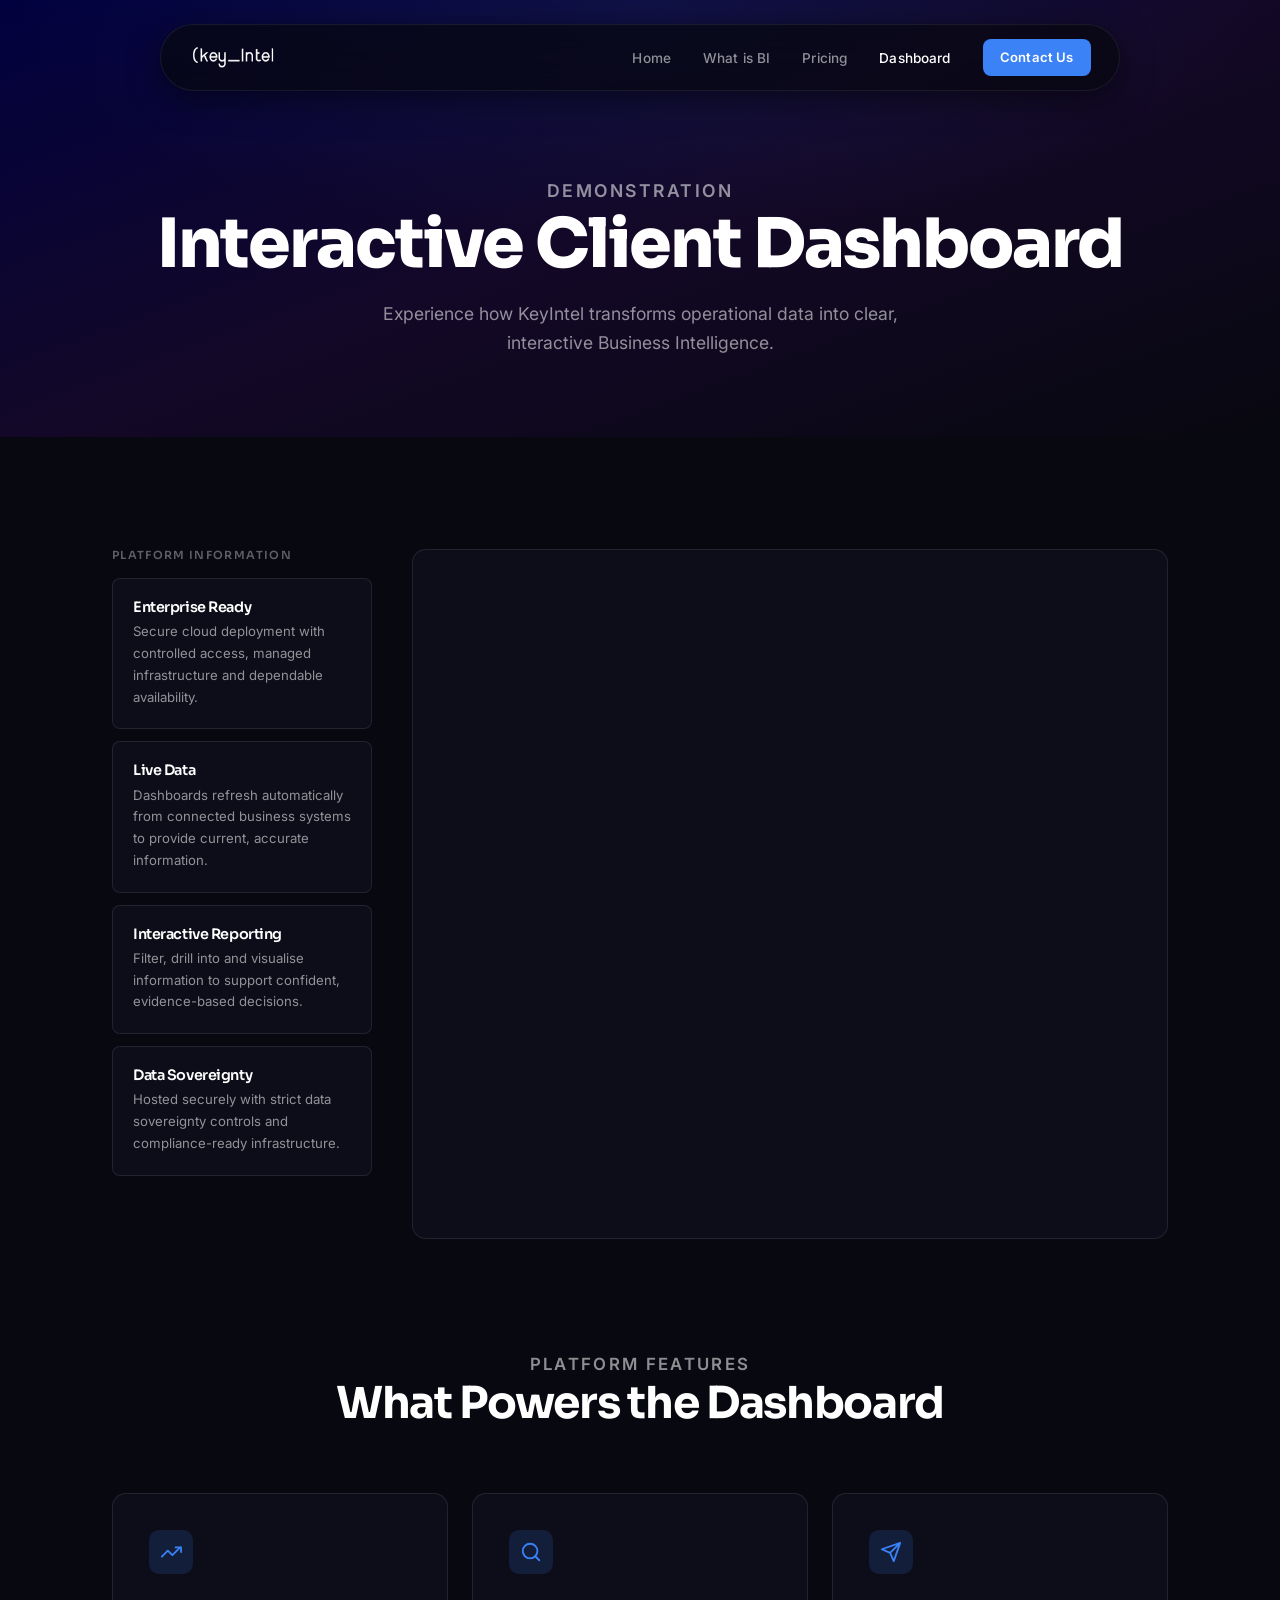
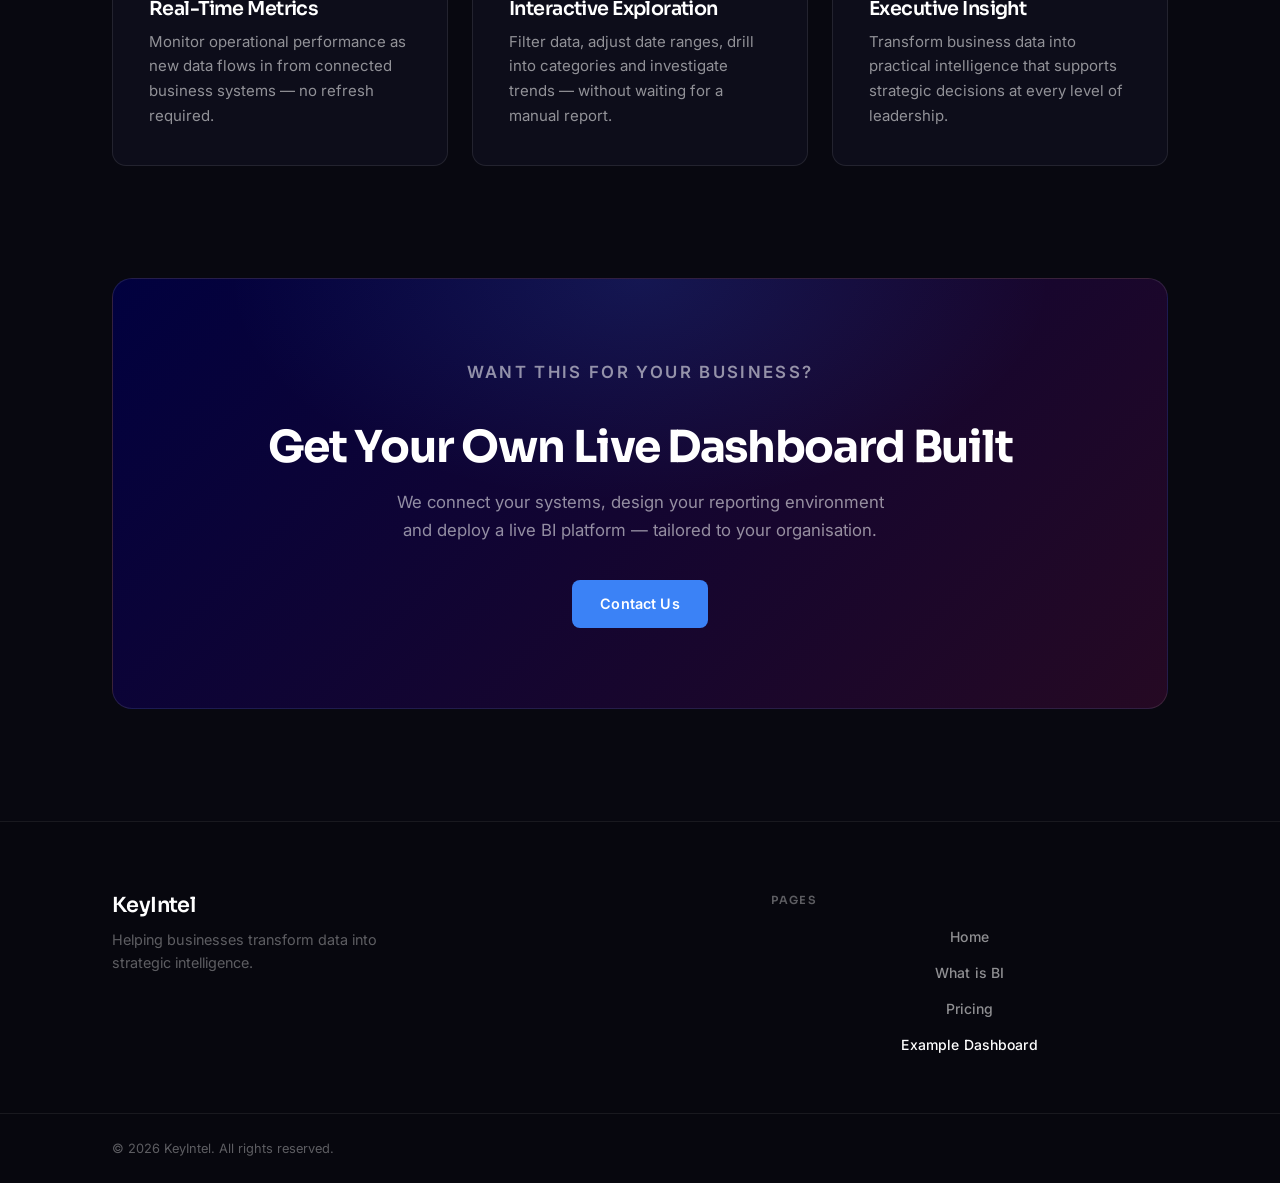
==== commit c3ee4fc6: "dashboard iframe" ====
--- a/dashboard.html
+++ b/dashboard.html
@@ -19,7 +19,7 @@
           <li><a href="what-is-bi.html">What is BI</a></li>
           <li><a href="pricing.html">Pricing</a></li>
           <li><a href="dashboard.html">Dashboard</a></li>
-          <li><a href="mailto:hello@keyintel.co.nz" class="btn btn-primary" style="padding:0.5rem 1.1rem;font-size:0.82rem;">Contact Us</a></li>
+          <li><a href="mailto:hello@keyintelapp.com" class="btn btn-primary" style="padding:0.5rem 1.1rem;font-size:0.82rem;">Contact Us</a></li>
         </ul>
       </nav>
     </div>
@@ -62,7 +62,7 @@
       <!-- Main -->
       <main>
         <!-- Metrics strip -->
-        <div class="metrics-strip reveal">
+        <!--<div class="metrics-strip reveal">
           <div class="metric-tile">
             <span class="label">Revenue</span>
             <span class="value">$4.8M</span>
@@ -79,11 +79,17 @@
             <span class="label">Customers</span>
             <span class="value">7,980</span>
           </div>
-        </div>
+        </div> -->
 
         <!-- Frame -->
         <div class="dashboard-frame reveal reveal-delay-1">
-          <h2>Dashboard Embed Area</h2>
+          <iframe 
+              width="100%" 
+              height="600" 
+              frameBorder="0" 
+              src="https://economic.keyintelapp.com/superset/dashboard/2/?standalone=1">
+            </iframe>
+          <!-- <h2>Dashboard Embed Area</h2>
           <p>
             The owner of this website will embed a live Apache Superset dashboard here. This demonstration page contains no client data and is intended to showcase the presentation and functionality of a modern Business Intelligence platform.
           </p>
@@ -93,7 +99,7 @@
             </svg>
             <p>Apache Superset Dashboard Frame</p>
             <p style="font-size:0.8rem;opacity:0.6;">Your live dashboard will be embedded here</p>
-          </div>
+          </div>-->
         </div>
       </main>
 
@@ -146,7 +152,7 @@
         <p class="eyebrow">Want this for your business?</p>
         <h2>Get Your Own Live Dashboard Built</h2>
         <p>We connect your systems, design your reporting environment and deploy a live BI platform — tailored to your organisation.</p>
-        <a href="mailto:hello@keyintel.co.nz" class="btn btn-primary">Contact Us</a>
+        <a href="mailto:hello@keyintelapp.com" class="btn btn-primary">Contact Us</a>
       </div>
     </div>
   </section>
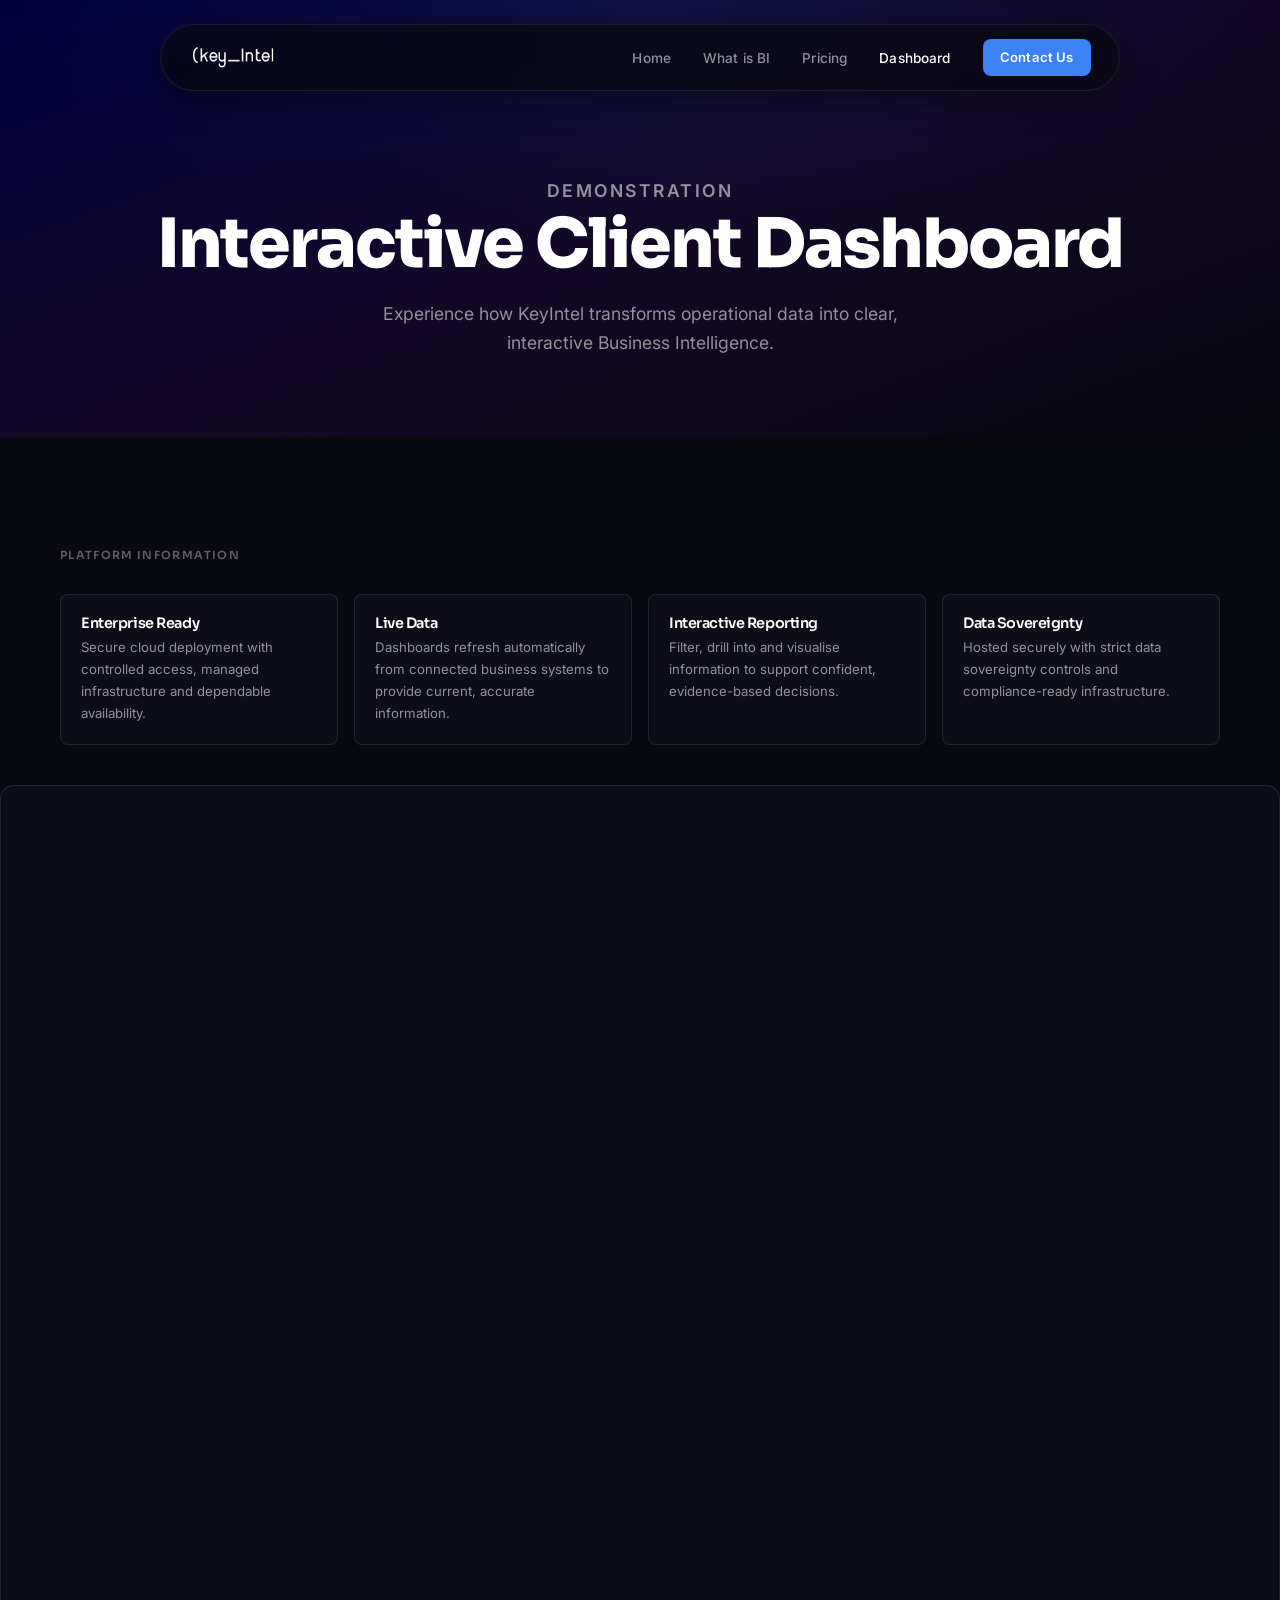
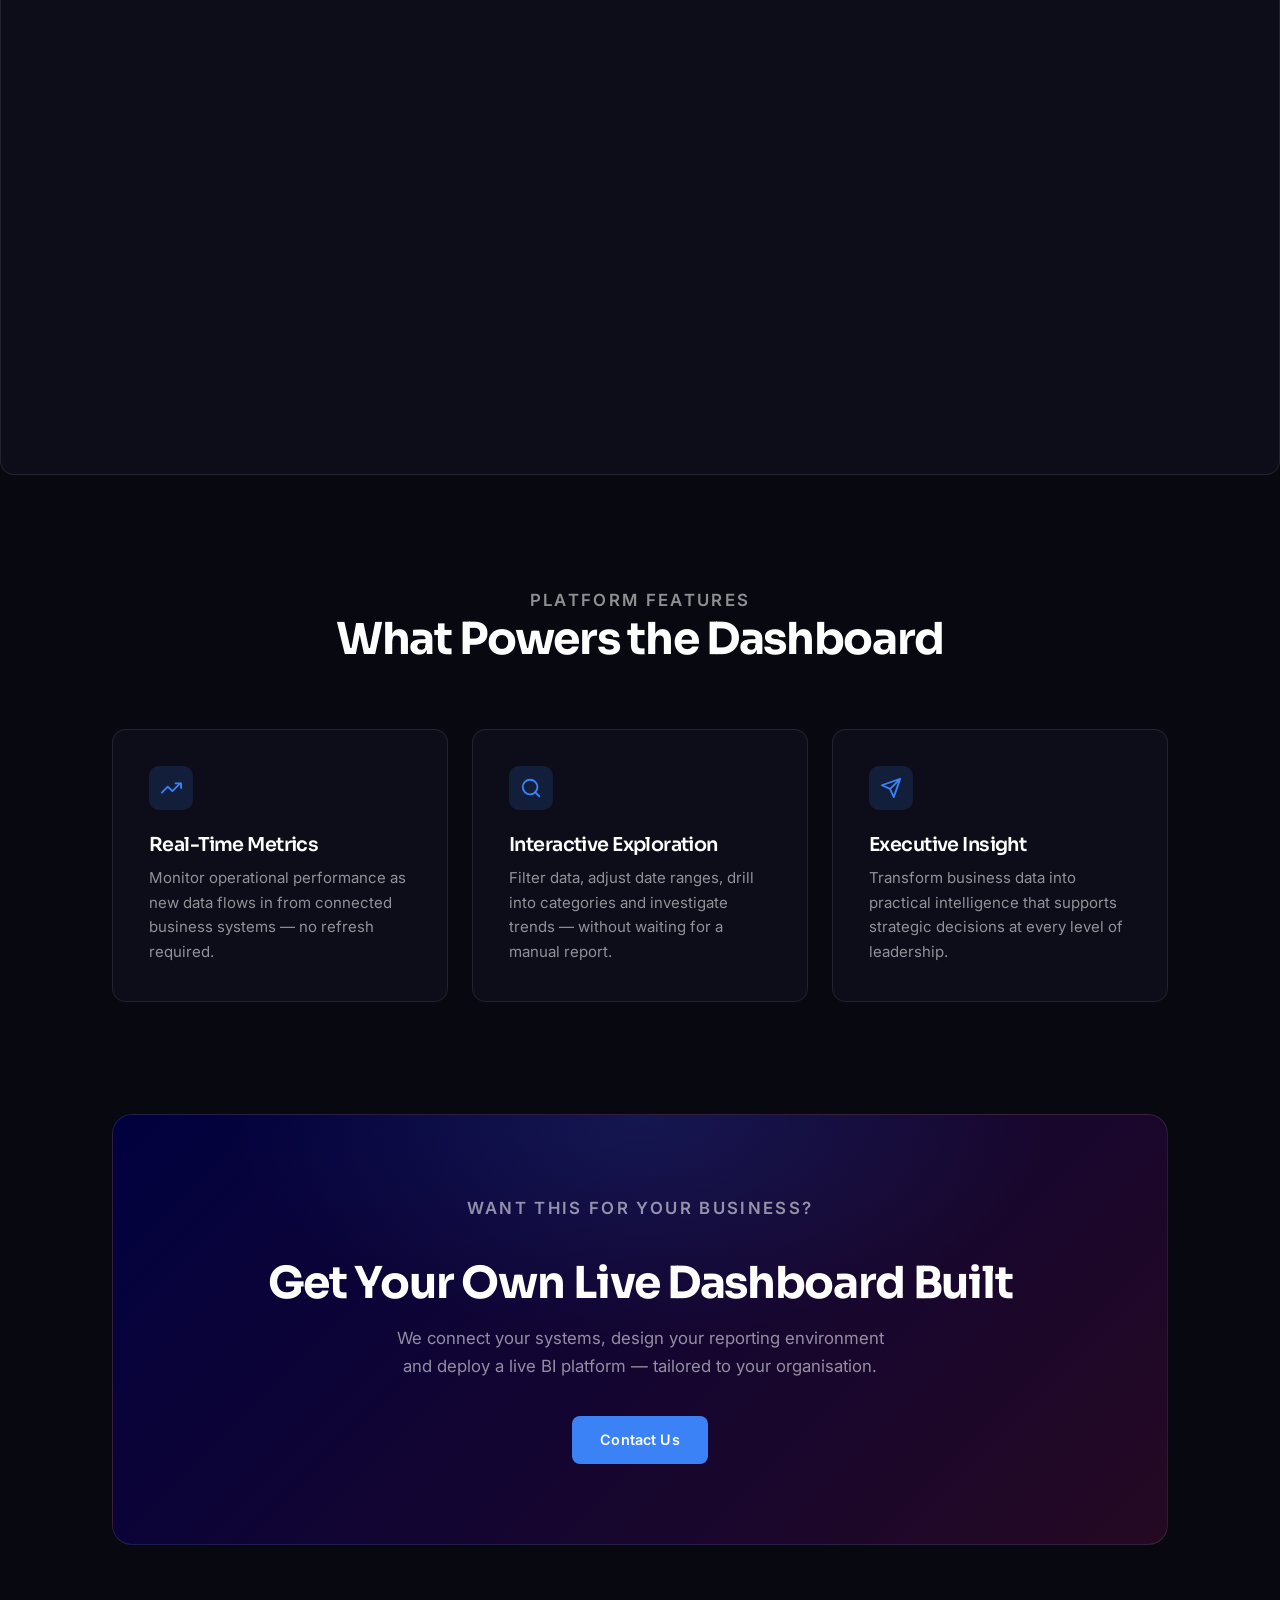
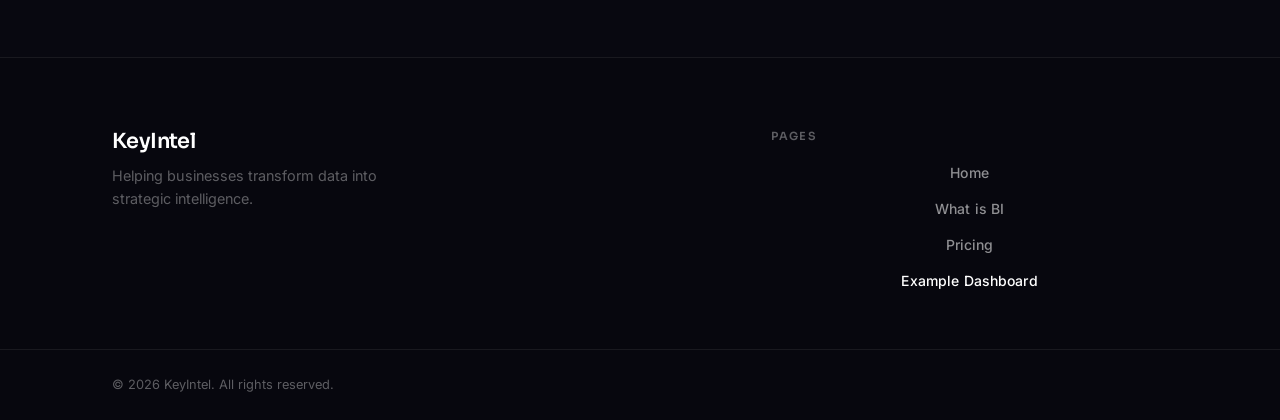
==== commit beec2ba4: "dashboard hight" ====
--- a/dashboard.html
+++ b/dashboard.html
@@ -85,7 +85,7 @@
         <div class="dashboard-frame reveal reveal-delay-1">
           <iframe 
               width="100%" 
-              height="600" 
+              height="1200" 
               frameBorder="0" 
               src="https://economic.keyintelapp.com/superset/dashboard/2/?standalone=1">
             </iframe>
--- a/css/style.css
+++ b/css/style.css
@@ -500,15 +500,33 @@
    ═══════════════════════════════════════════════════════════════════════════ */
 .dashboard-layout {
   display: grid;
-  grid-template-columns: 260px 1fr;
+  grid-template-columns: 1fr; 
   gap: 2.5rem;
   align-items: start;
+  max-width: 100% !important; 
+  width: 100%;
+  padding-left: 0;
+  padding-right: 0;
+}
+.dashboard-sidebar {
+  /* Turn the sidebar element itself into a flex row container */
+  display: flex;
+  flex-direction: row;
+  flex-wrap: wrap; /* Allows items to wrap nicely on smaller screens */
+  gap: 1rem; /* Spacing between the horizontal cards */
+  width: 100%;
+  width: 100%;
+  max-width: 1200px; /* Restricts the cards to their original maximum width */
+  margin: 0 auto;    /* Centers the card row on large screens */
+  padding: 0 20px;   /* Prevents cards from hitting the absolute edge on smaller windows */
+  box-sizing: border-box;
 }
 .dashboard-sidebar h3 {
   font-size: 0.7rem;
   text-transform: uppercase;
   letter-spacing: 0.12em;
   color: var(--text-dim);
+  flex-basis: 100%;
   margin-bottom: 1rem;
 }
 .sidebar-card {
@@ -516,7 +534,10 @@
   border: 1px solid var(--border-card);
   border-radius: var(--radius-sm);
   padding: 1.25rem;
-  margin-bottom: 0.75rem;
+  /*margin-bottom: 0.75rem;*/
+  margin-bottom: 0; 
+  flex: 1 1 calc(25% - 1rem); /* Distributes 4 cards evenly across the row */
+  min-width: 220px; /* Ensures text remains legible on narrower viewports */
 }
 .sidebar-card h4 { font-size: 0.9rem; margin-bottom: 0.35rem; }
 .sidebar-card p { font-size: 0.825rem; color: var(--text-muted); }
